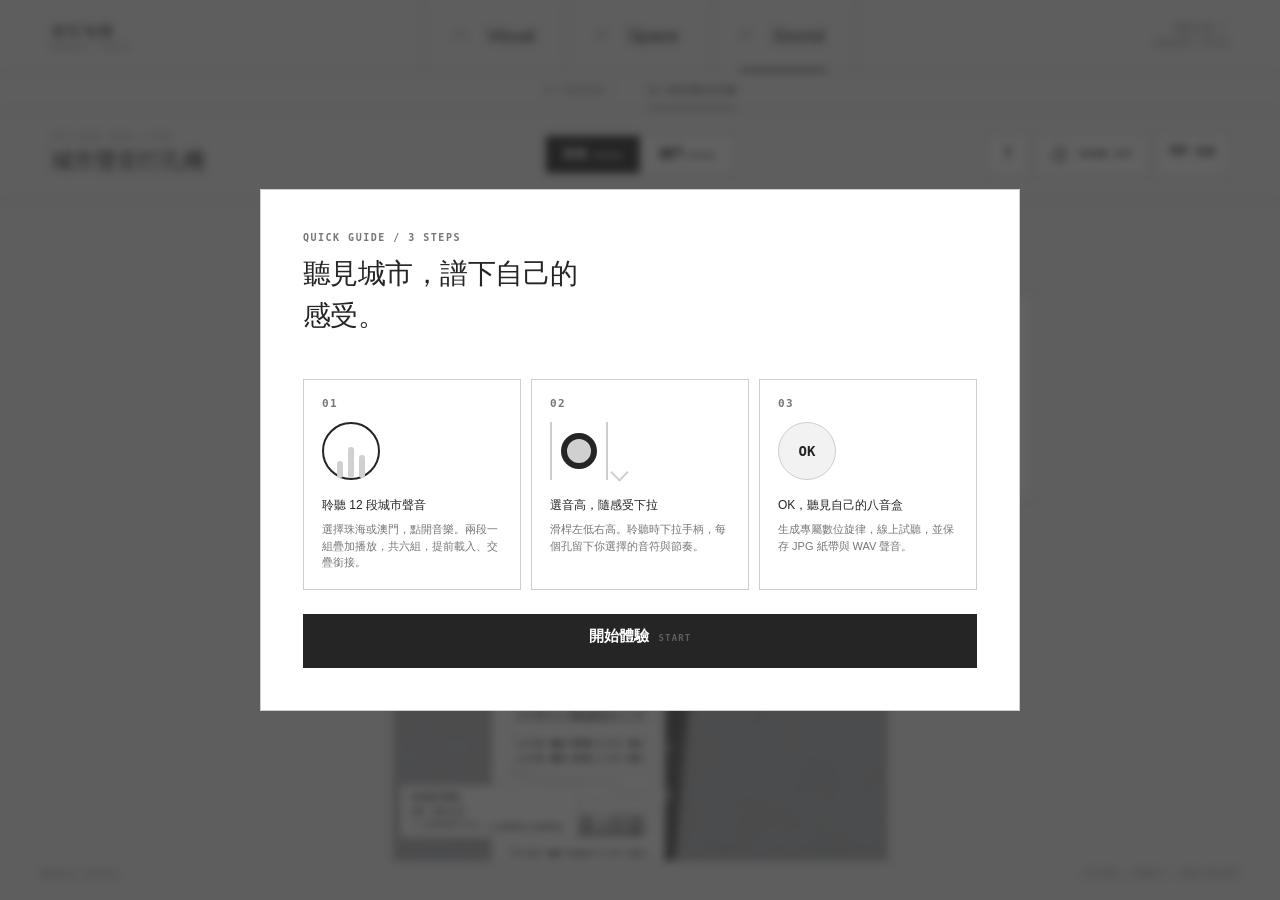
==== sound/index.html @ f874d6ea "Add files via upload" ====
<!doctype html>
<html lang="zh-Hant">
  <head>
    <meta charset="utf-8" />
    <meta name="viewport" content="width=device-width, initial-scale=1, viewport-fit=cover" />
    <meta name="theme-color" content="#f2f2f2" />
    
    <meta
      name="description"
      content="聆聽珠海與澳門的十二段城市聲音，選擇音高、下拉打孔，將自己的感受生成可試聽、下載的專屬數位八音盒與聲音紙帶。"
    />
    <title>城市聲音打孔機｜珠海 × 澳門</title>
    <link rel="stylesheet" href="styles.css?v=9" />
  <link rel="stylesheet" href="../shared/ui.css"><link rel="icon" href="../favicon.svg"></head>
  <body class="atlas-sound"><header class="portal-header"><a class="portal-home" href="../">感官地圖<small>HENGQIN — MACAU</small></a><nav class="portal-nav" aria-label="項目導覽"><a href="../visual/"><small>01</small>Visual</a><a href="../space/"><small>02</small>Space</a><a href="../sound/" aria-current="page"><small>03</small>Sound</a></nav><div class="portal-meta"><a href="../#project-intro">關於計劃 ↗</a><span>SENSORY ATLAS</span></div></header><nav class="portal-subnav" aria-label="聲音項目"><a href="https://b23.tv/s1Hm2o0" target="_blank" rel="noopener noreferrer">01 / 聲音影像 ↗</a><a href="./" aria-current="page">02 / 城市聲音打孔機</a></nav>
    <main class="experience" data-city="zhuhai">
      <header class="topbar" aria-label="作品控制列">
        <div class="identity">
          <p class="eyebrow">CITY SONIC PUNCH / 2026</p>
          <h1>城市聲音打孔機</h1>
        </div>

        <div class="city-switch" role="tablist" aria-label="選擇城市聲音">
          <button
            class="city-button is-active"
            id="zhuhai-tab"
            data-city="zhuhai"
            role="tab"
            aria-controls="machine-stage"
            aria-selected="true"
            tabindex="0"
          >
            <span>珠海</span><small>ZHUHAI</small>
          </button>
          <button
            class="city-button"
            id="macau-tab"
            data-city="macau"
            role="tab"
            aria-controls="machine-stage"
            aria-selected="false"
            tabindex="-1"
          >
            <span>澳門</span><small>MACAU</small>
          </button>
        </div>

        <div class="top-actions">
          <button class="guide-button" id="guide-button" type="button" aria-label="查看新手指南">?</button>
          <button class="sound-button" type="button" aria-pressed="false" aria-label="開啟或關閉城市聲音">
            <span class="sound-icon" aria-hidden="true"></span>
            <span class="sound-copy">SOUND OFF</span>
          </button>
          <button class="end-button" id="end-button" type="button" aria-label="完成並生成專屬聲音檔案">
            <span>OK</span><small>完成</small>
          </button>
        </div>
      </header>

      <section class="workbench" aria-label="手搖打孔機互動區">
        <div
          class="machine-stage"
          id="machine-stage"
          role="tabpanel"
          aria-labelledby="zhuhai-tab"
        >
          <img
            class="machine-image"
            id="machine-image"
            src="assets/zhuhai-machine.png"
            alt="綠色、粉色與白色相間的珠海城市聲音手搖打孔機"
            draggable="false"
          />

          <div class="paper-flow top-paper" aria-hidden="true">
            <div class="paper-ribbon"></div>
            <div class="paper-scan"></div>
            <div class="holes-layer" id="holes-layer"></div>
          </div>
          <div class="paper-flow bottom-paper" aria-hidden="true">
            <div class="paper-ribbon"></div>
            <div class="paper-scan"></div>
          </div>

          <div class="punch-point" aria-hidden="true">
            <span></span>
          </div>

          <div class="gear-overlay gear-large" aria-hidden="true"></div>
          <div class="gear-overlay gear-small" aria-hidden="true"></div>

          <div class="gesture-zone" id="gesture-zone">
            <div class="gesture-track" aria-hidden="true">
              <i></i><i></i><i></i>
            </div>
            <button
              class="drag-handle"
              id="drag-handle"
              type="button"
              aria-label="向下拖動手柄打孔。也可以按空格鍵或向下方向鍵。"
            >
              <span class="handle-cap"><b></b></span>
              <span class="handle-label">PULL</span>
            </button>
          </div>

          <div class="status-panel" aria-live="polite">
            <div class="status-copy">
              <span class="status-city">珠海城市聲音</span>
              <strong><span id="punch-count">00</span> HOLES</strong>
              <span class="track-title" id="track-title">01 / 澳琴國際教育大學城</span>
            </div>
            <div class="audio-bars" id="audio-bars" aria-hidden="true"></div>
          </div>

          <section class="response-controls" aria-label="聲音旅程與音高選擇">
            <p class="response-kicker">YOUR SONIC RESPONSE</p>
            <label class="listen-label" for="listen-progress">12 段城市聲音旅程</label>
            <progress id="listen-progress" max="1" value="0">0%</progress>
            <div class="pitch-heading">
              <label for="pitch-slider">選擇下一個音符</label>
              <output id="pitch-note" for="pitch-slider">A5</output>
            </div>
            <input id="pitch-slider" type="range" min="0" max="9" step="1" value="4" aria-label="下一次打孔的音高，左邊低、右邊高" aria-valuetext="A5" />
            <div class="pitch-extents" aria-hidden="true"><span>低音</span><span>高音</span></div>
            <p class="response-hint">隨感受選音高，再下拉手柄。<br />每一個孔，都是你的一個音符。</p>
          </section>

          <div class="drag-instruction" aria-hidden="true">
            <span>TOUCH + PULL DOWN</span>
            <i></i>
            <em>向下拉動 · 重複打孔</em>
          </div>
        </div>
      </section>

      <footer class="footer-note">
        <span>紙帶方向：由下而上</span>
        <span>LISTEN → PUNCH → YOUR MELODY</span>
      </footer>
    </main>

    <section
      class="tutorial-overlay"
      id="tutorial-overlay"
      role="dialog"
      aria-modal="true"
      aria-labelledby="tutorial-title"
      hidden
    >
      <article class="tutorial-card">
        <header class="tutorial-header">
          <p>QUICK GUIDE / 3 STEPS</p>
          <h2 id="tutorial-title">聽見城市，譜下自己的感受。</h2>
        </header>

        <ol class="tutorial-steps">
          <li>
            <span class="tutorial-number">01</span>
            <div class="tutorial-symbol tutorial-sound" aria-hidden="true"><i></i><i></i><i></i></div>
            <div><strong>聆聽 12 段城市聲音</strong><small>選擇珠海或澳門，點開音樂。兩段一組疊加播放，共六組，提前載入、交疊銜接。</small></div>
          </li>
          <li>
            <span class="tutorial-number">02</span>
            <div class="tutorial-symbol tutorial-pull" aria-hidden="true"><i></i></div>
            <div><strong>選音高，隨感受下拉</strong><small>滑桿左低右高。聆聽時下拉手柄，每個孔留下你選擇的音符與節奏。</small></div>
          </li>
          <li>
            <span class="tutorial-number">03</span>
            <div class="tutorial-symbol tutorial-ok" aria-hidden="true">OK</div>
            <div><strong>OK，聽見自己的八音盒</strong><small>生成專屬數位旋律，線上試聽，並保存 JPG 紙帶與 WAV 聲音。</small></div>
          </li>
        </ol>

        <button class="tutorial-start" id="tutorial-start" type="button">
          <span>開始體驗</span><small>START</small>
        </button>
      </article>
    </section>

    <section
      class="archive-overlay"
      id="archive-overlay"
      role="dialog"
      aria-modal="true"
      aria-labelledby="archive-title"
      hidden
    >
      <article class="archive-card">
        <header class="archive-header">
          <div>
            <p class="archive-kicker">YOUR CITY MEMORY / DIGITAL MUSIC BOX</p>
            <h2 id="archive-title">專屬聲音檔案已生成</h2>
          </div>
          <button class="archive-close" id="archive-close" type="button" aria-label="關閉聲音檔案">×</button>
        </header>

        <p class="archive-summary" id="archive-summary">完整紙帶與打孔記錄正在合成。</p>

        <section class="melody-panel" aria-label="專屬八音盒旋律">
          <div class="melody-intro">
            <h3>把城市的感受，留成一段旋律。</h3>
            <p id="melody-summary" aria-live="polite">你的孔位正在轉成音符。</p>
          </div>
          <div class="melody-scroll" tabindex="0" role="region" aria-label="聲音紙帶樂譜，可左右捲動查看">
            <canvas id="melody-canvas" width="1000" height="420" aria-label="每個孔對應一個音符的專屬聲音紙帶">你的專屬旋律紙帶。</canvas>
          </div>
          <p class="melody-scroll-hint">左右滑動查看紙帶 · 綠線跟隨旋律播放</p>
          <div class="melody-actions">
            <button id="melody-play" class="melody-primary" type="button" disabled>試聽我的八音盒</button>
            <button id="roll-download" type="button" disabled>保存紙帶 JPG</button>
            <button id="melody-download" type="button" disabled>下載旋律 WAV</button>
          </div>
        </section>

        <details class="original-archive">
          <summary>查看完整城市聲音檔案</summary>
          <div class="archive-preview" id="archive-preview" aria-live="polite">
            <div class="archive-loading" id="archive-loading">
              <i></i><span>GENERATING JPG</span>
            </div>
            <img id="archive-image" alt="打孔後的城市聲音紙帶 JPG" hidden />
          </div>
        </details>

        <div class="archive-actions">
          <a class="archive-download is-disabled" id="archive-download" aria-disabled="true">下載完整檔案 JPG</a>
          <button class="archive-restart" id="archive-restart" type="button">重新開始</button>
        </div>
      </article>
    </section>

    <script src="city-audio.js?v=9"></script>
    <script src="music-roll.js?v=9"></script>
    <script src="app.js?v=9"></script>
  </body>
</html>
---- sound/styles.css ----
:root {
  color-scheme: light;
  --ink: #111111;
  --muted: #5f6665;
  --stage: #c9cdcf;
  --green: #008c68;
  --green-dark: #006e54;
  --pink: #ff9dbd;
  --paper: #fffefe;
  --pull-y: 0px;
  --pull-progress: 0;
  --paper-y: 0px;
  --gear-turn: 0deg;
  --gear-turn-reverse: 0deg;
}

* {
  box-sizing: border-box;
}

html,
body {
  width: 100%;
  min-height: 100%;
  margin: 0;
  background: var(--stage);
}

body {
  min-height: 100dvh;
  overflow: hidden;
  color: var(--ink);
  font-family: Arial, "PingFang TC", "Noto Sans CJK TC", "Microsoft JhengHei", sans-serif;
  -webkit-font-smoothing: antialiased;
}

button {
  color: inherit;
  font: inherit;
}

.experience {
  min-height: 100dvh;
  display: grid;
  grid-template-rows: auto minmax(0, 1fr) auto;
  background:
    radial-gradient(circle at 50% 42%, rgba(255, 255, 255, 0.44), transparent 38%),
    linear-gradient(135deg, #bfc4c6 0%, #d3d6d7 48%, #bdc2c4 100%);
  isolation: isolate;
}

.experience::before {
  content: "";
  position: fixed;
  inset: 0;
  z-index: -1;
  pointer-events: none;
  opacity: 0.22;
  background-image: url("data:image/svg+xml,%3Csvg xmlns='http://www.w3.org/2000/svg' width='160' height='160' viewBox='0 0 160 160'%3E%3Cfilter id='n'%3E%3CfeTurbulence type='fractalNoise' baseFrequency='.82' numOctaves='3' stitchTiles='stitch'/%3E%3C/filter%3E%3Crect width='100%25' height='100%25' filter='url(%23n)' opacity='.18'/%3E%3C/svg%3E");
  mix-blend-mode: multiply;
}

.topbar {
  position: relative;
  z-index: 10;
  display: grid;
  grid-template-columns: 1fr auto 1fr;
  align-items: center;
  gap: 24px;
  min-height: 88px;
  padding: max(18px, env(safe-area-inset-top)) clamp(20px, 3.2vw, 54px) 12px;
}

.identity .eyebrow {
  margin: 0 0 4px;
  color: var(--muted);
  font: 500 10px/1.2 ui-monospace, SFMono-Regular, Menlo, monospace;
  letter-spacing: 0.16em;
}

.identity h1 {
  margin: 0;
  font-size: clamp(18px, 2vw, 28px);
  font-weight: 800;
  letter-spacing: 0.03em;
}

.city-switch {
  display: grid;
  grid-template-columns: repeat(2, minmax(94px, 1fr));
  padding: 4px;
  border: 1px solid rgba(17, 17, 17, 0.25);
  border-radius: 999px;
  background: rgba(239, 241, 241, 0.56);
  box-shadow: inset 0 1px 0 rgba(255, 255, 255, 0.66);
  backdrop-filter: blur(10px);
}

.city-button {
  display: flex;
  align-items: baseline;
  justify-content: center;
  gap: 7px;
  min-height: 37px;
  padding: 7px 13px;
  border: 0;
  border-radius: 999px;
  background: transparent;
  cursor: pointer;
  transition: color 180ms ease, background 180ms ease, transform 180ms ease;
}

.city-button span {
  font-size: 14px;
  font-weight: 800;
}

.city-button small {
  font: 600 9px/1 ui-monospace, SFMono-Regular, Menlo, monospace;
  letter-spacing: 0.11em;
}

.city-button.is-active {
  color: white;
  background: var(--ink);
  box-shadow: 0 5px 15px rgba(0, 0, 0, 0.18);
}

.city-button:active {
  transform: scale(0.97);
}

.top-actions {
  justify-self: end;
  display: flex;
  align-items: center;
  gap: 8px;
}

.guide-button {
  width: 42px;
  height: 42px;
  flex: 0 0 auto;
  display: grid;
  place-items: center;
  padding: 0;
  border: 1px solid rgba(17, 17, 17, 0.28);
  border-radius: 50%;
  color: var(--ink);
  background: rgba(239, 241, 241, 0.72);
  font: 800 15px/1 ui-monospace, SFMono-Regular, Menlo, monospace;
  cursor: pointer;
  backdrop-filter: blur(10px);
  transition: color 160ms ease, background 160ms ease, transform 160ms ease;
}

.guide-button:hover {
  color: white;
  background: var(--green);
  transform: rotate(8deg);
}

.sound-button {
  display: inline-flex;
  align-items: center;
  gap: 10px;
  min-height: 40px;
  padding: 8px 13px;
  border: 1px solid rgba(17, 17, 17, 0.28);
  border-radius: 999px;
  background: rgba(239, 241, 241, 0.58);
  cursor: pointer;
  backdrop-filter: blur(10px);
}

.end-button {
  min-width: 58px;
  min-height: 42px;
  display: inline-flex;
  align-items: baseline;
  justify-content: center;
  gap: 6px;
  padding: 8px 13px;
  border: 1px solid var(--ink);
  border-radius: 999px;
  color: white;
  background: var(--ink);
  box-shadow: 5px 5px 0 var(--pink);
  cursor: pointer;
  transition: transform 160ms ease, box-shadow 160ms ease, opacity 160ms ease;
}

.end-button span {
  font: 800 13px/1 ui-monospace, SFMono-Regular, Menlo, monospace;
  letter-spacing: 0.08em;
}

.end-button small {
  font-size: 10px;
  font-weight: 800;
}

.end-button:hover {
  transform: translate(-1px, -1px);
  box-shadow: 7px 7px 0 var(--green);
}

.end-button:active {
  transform: translate(4px, 4px);
  box-shadow: 1px 1px 0 var(--pink);
}

.end-button:disabled {
  cursor: wait;
  opacity: 0.56;
}

.sound-icon {
  position: relative;
  width: 18px;
  height: 18px;
  border: 1.5px solid currentColor;
  border-radius: 50%;
}

.sound-icon::before,
.sound-icon::after {
  content: "";
  position: absolute;
  bottom: 4px;
  width: 2px;
  border-radius: 2px;
  background: currentColor;
  transform-origin: bottom;
}

.sound-icon::before {
  left: 5px;
  height: 6px;
}

.sound-icon::after {
  right: 5px;
  height: 10px;
}

.sound-button[aria-pressed="true"] .sound-icon::before {
  animation: meter 620ms ease-in-out infinite alternate;
}

.sound-button[aria-pressed="true"] .sound-icon::after {
  animation: meter 430ms ease-in-out 100ms infinite alternate-reverse;
}

.sound-copy {
  font: 700 9px/1 ui-monospace, SFMono-Regular, Menlo, monospace;
  letter-spacing: 0.08em;
}

.workbench {
  min-height: 0;
  display: grid;
  place-items: center;
  padding: 0 20px;
}

.machine-stage {
  position: relative;
  height: min(calc(100dvh - 130px), 980px);
  max-height: 100%;
  aspect-ratio: 1086 / 1448;
  max-width: min(100vw - 24px, 736px);
  overflow: visible;
  user-select: none;
  -webkit-user-select: none;
  container-type: size;
  filter: saturate(1.03) contrast(1.01);
}

.machine-image {
  position: absolute;
  inset: 0;
  width: 100%;
  height: 100%;
  display: block;
  object-fit: contain;
  pointer-events: none;
  -webkit-user-drag: none;
  transition: opacity 180ms ease, filter 260ms ease, transform 180ms ease;
}

.machine-stage.is-punching .machine-image {
  transform: translateY(0.25cqh) scale(0.999);
  filter: contrast(1.04) brightness(0.99);
}

.paper-flow {
  position: absolute;
  z-index: 2;
  overflow: hidden;
  pointer-events: none;
  background: white;
  box-shadow: inset 0 0 0 1px rgba(17, 17, 17, 0.08);
}

.top-paper {
  left: 20.4%;
  top: 5.5%;
  width: 34.7%;
  height: 31.2%;
}

.bottom-paper {
  left: 20.6%;
  top: 60.4%;
  width: 34.4%;
  height: 38.2%;
  opacity: 0.92;
}

.paper-ribbon {
  position: absolute;
  inset: 0;
  z-index: 0;
  background-color: white;
  background-image: url("assets/zhuhai-paper.png");
  background-repeat: repeat-y;
  background-size: 100% auto;
  background-position: center var(--paper-y);
  filter: contrast(1.02);
  transition: background-position 390ms cubic-bezier(0.2, 0.72, 0.2, 1);
}

.experience[data-city="macau"] .paper-ribbon {
  background-image: url("assets/macau-paper.png");
}

.bottom-paper .paper-ribbon {
  background-position: center calc(var(--paper-y) - 68cqh);
}

.paper-scan {
  position: absolute;
  z-index: 1;
  inset: -18% 4%;
  opacity: 0.055;
  background:
    repeating-linear-gradient(to bottom, transparent 0 17px, rgba(0, 0, 0, 0.1) 18px, transparent 19px 39px),
    repeating-linear-gradient(90deg, transparent 0 8px, rgba(0, 0, 0, 0.035) 9px, transparent 10px 21px);
  background-position: 0 var(--paper-y), 0 var(--paper-y);
  transition: background-position 340ms cubic-bezier(0.22, 0.72, 0.22, 1);
}

.holes-layer {
  position: absolute;
  z-index: 2;
  inset: 0;
  overflow: hidden;
}

.hole {
  position: absolute;
  left: var(--hole-x);
  top: var(--hole-y);
  width: clamp(7px, 1.6cqw, 13px);
  aspect-ratio: 1;
  border-radius: 50%;
  background: #131313;
  box-shadow:
    inset 1px 1px 2px rgba(255, 255, 255, 0.24),
    0 1px 2px rgba(0, 0, 0, 0.28);
  transform: translate(-50%, calc(-50% + var(--hole-shift)));
  transition: transform 390ms cubic-bezier(0.2, 0.72, 0.2, 1), opacity 260ms ease;
}

.punch-point {
  position: absolute;
  z-index: 6;
  left: 44.7%;
  top: 36.05%;
  width: 5.8%;
  aspect-ratio: 1;
  pointer-events: none;
  opacity: 0;
  transform: translate(-50%, -50%);
}

.punch-point span,
.punch-point::before,
.punch-point::after {
  content: "";
  position: absolute;
  inset: 0;
  border: 2px solid var(--pink);
  border-radius: 50%;
}

.punch-point span {
  inset: 34%;
  border: 0;
  background: var(--ink);
}

.punch-point::after {
  inset: -35%;
  border-color: white;
}

.machine-stage.is-punching .punch-point {
  animation: punch-flash 360ms ease-out;
}

.gear-overlay {
  position: absolute;
  z-index: 5;
  pointer-events: none;
  aspect-ratio: 1;
  border: max(2px, 0.4cqw) dashed rgba(255, 157, 189, 0.72);
  border-radius: 50%;
  background: repeating-conic-gradient(from 0deg, rgba(255, 255, 255, 0.45) 0 7deg, transparent 7deg 15deg);
  transform: rotate(var(--gear-turn));
  transition: transform 340ms cubic-bezier(0.22, 0.72, 0.22, 1);
  mix-blend-mode: screen;
}

.gear-large {
  left: 59.6%;
  top: 40.8%;
  width: 7.3%;
}

.gear-small {
  left: 60.8%;
  top: 36.7%;
  width: 4.7%;
  transform: rotate(var(--gear-turn-reverse));
}

.gesture-zone {
  position: absolute;
  z-index: 12;
  right: -1.5%;
  top: 42.3%;
  width: 19.8%;
  height: 25.5%;
  touch-action: none;
}

.gesture-track {
  position: absolute;
  top: 10%;
  right: 20%;
  bottom: 8%;
  width: 2px;
  background: linear-gradient(to bottom, rgba(17, 17, 17, 0.28), var(--pink));
}

.gesture-track::before,
.gesture-track::after,
.gesture-track i {
  content: "";
  position: absolute;
  left: 50%;
  width: 10px;
  height: 1px;
  background: rgba(17, 17, 17, 0.38);
  transform: translateX(-50%);
}

.gesture-track::before { top: 0; }
.gesture-track::after { bottom: 0; }
.gesture-track i:nth-child(1) { top: 25%; }
.gesture-track i:nth-child(2) { top: 50%; }
.gesture-track i:nth-child(3) { top: 75%; }

.drag-handle {
  position: absolute;
  top: 0;
  right: 0;
  width: 78%;
  aspect-ratio: 1.15 / 1;
  display: grid;
  place-items: center;
  padding: 0;
  border: 0;
  background: transparent;
  cursor: grab;
  transform: translateY(var(--pull-y));
  transition: transform 260ms cubic-bezier(0.2, 0.78, 0.23, 1);
  touch-action: none;
}

.drag-handle.is-dragging {
  cursor: grabbing;
  transition: none;
}

.drag-handle.is-ready .handle-cap {
  filter: saturate(1.18) brightness(1.03);
  box-shadow:
    0 16px 28px rgba(0, 0, 0, 0.26),
    0 0 0 5px rgba(255, 157, 189, 0.25),
    inset 0 0 0 2px rgba(17, 17, 17, 0.14),
    inset 0 8px 9px rgba(255, 255, 255, 0.45);
}

.handle-cap {
  position: relative;
  width: 58%;
  aspect-ratio: 1;
  display: grid;
  place-items: center;
  border: clamp(4px, 1cqw, 8px) solid white;
  border-radius: 50%;
  background: var(--pink);
  box-shadow:
    0 12px 24px rgba(0, 0, 0, 0.24),
    inset 0 0 0 2px rgba(17, 17, 17, 0.14),
    inset 0 8px 9px rgba(255, 255, 255, 0.45);
}

.handle-cap::before {
  content: "";
  position: absolute;
  right: 76%;
  width: 115%;
  height: clamp(4px, 0.9cqw, 7px);
  border-radius: 999px;
  background: linear-gradient(to bottom, #f8f8f8, #8d9292 45%, #f9f9f9 55%, #737979);
  box-shadow: 0 3px 5px rgba(0, 0, 0, 0.22);
}

.handle-cap b {
  width: 34%;
  aspect-ratio: 1;
  border-radius: 50%;
  background: var(--green);
  box-shadow: inset 0 2px 3px rgba(0, 0, 0, 0.28);
}

.handle-label {
  position: absolute;
  top: 83%;
  left: 50%;
  padding: 4px 6px;
  color: rgba(17, 17, 17, 0.72);
  background: rgba(255, 255, 255, 0.7);
  font: 700 clamp(7px, 1.45cqw, 10px)/1 ui-monospace, SFMono-Regular, Menlo, monospace;
  letter-spacing: 0.12em;
  transform: translateX(-50%);
}

.drag-handle:focus-visible,
.city-button:focus-visible,
.sound-button:focus-visible,
.guide-button:focus-visible,
.end-button:focus-visible,
.archive-close:focus-visible,
.archive-download:focus-visible,
.archive-restart:focus-visible,
.tutorial-start:focus-visible {
  outline: 3px solid white;
  outline-offset: 3px;
  box-shadow: 0 0 0 5px var(--pink);
}

.drag-instruction {
  position: absolute;
  z-index: 8;
  right: -22%;
  top: 41.5%;
  display: grid;
  justify-items: center;
  gap: 6px;
  color: rgba(17, 17, 17, 0.7);
  pointer-events: none;
}

.drag-instruction span,
.drag-instruction em {
  white-space: nowrap;
  font: 600 clamp(7px, 1.35cqw, 10px)/1 ui-monospace, SFMono-Regular, Menlo, monospace;
  letter-spacing: 0.08em;
  font-style: normal;
}

.drag-instruction i {
  position: relative;
  width: 1px;
  height: clamp(30px, 6cqh, 54px);
  background: rgba(17, 17, 17, 0.48);
  animation: guide-down 1.25s ease-in-out infinite;
}

.drag-instruction i::after {
  content: "";
  position: absolute;
  left: -3px;
  bottom: 0;
  width: 7px;
  height: 7px;
  border-right: 1px solid currentColor;
  border-bottom: 1px solid currentColor;
  transform: rotate(45deg);
}

.status-panel {
  position: absolute;
  z-index: 10;
  left: 1.5%;
  bottom: 3.5%;
  display: flex;
  align-items: end;
  gap: clamp(10px, 2cqw, 18px);
  min-width: 36%;
  padding: 8px 10px;
  border-left: 3px solid var(--green);
  color: rgba(17, 17, 17, 0.76);
  background: rgba(237, 239, 239, 0.55);
  backdrop-filter: blur(6px);
}

.status-copy {
  display: grid;
  gap: 4px;
}

.status-copy .status-city {
  font: 700 clamp(8px, 1.55cqw, 11px)/1.1 ui-monospace, SFMono-Regular, Menlo, monospace;
  letter-spacing: 0.05em;
}

.track-title {
  max-width: 32ch;
  overflow: hidden;
  color: rgba(17, 17, 17, 0.58);
  font: 600 clamp(6px, 1.18cqw, 9px)/1.15 ui-monospace, SFMono-Regular, Menlo, monospace;
  letter-spacing: 0.035em;
  text-overflow: ellipsis;
  white-space: normal;
  overflow-wrap: anywhere;
}

.status-copy strong {
  font: 700 clamp(11px, 2.3cqw, 18px)/1 ui-monospace, SFMono-Regular, Menlo, monospace;
}

.response-controls {
  position: absolute;
  z-index: 13;
  top: 14%;
  right: -29%;
  width: 215px;
  padding: 15px 16px 13px;
  border: 1px solid rgba(17, 17, 17, 0.18);
  border-radius: 14px;
  background: rgba(248, 250, 249, 0.82);
  box-shadow: 0 8px 24px rgba(18, 31, 26, 0.045);
  backdrop-filter: blur(12px);
  user-select: text;
}

.response-kicker {
  margin: 0 0 12px;
  color: var(--green-dark);
  font: 600 8px/1.3 ui-monospace, SFMono-Regular, Menlo, monospace;
  letter-spacing: 0.1em;
}

.listen-label,
.pitch-heading label {
  font-size: 11px;
  font-weight: 700;
}

#listen-progress {
  width: 100%;
  height: 4px;
  display: block;
  margin: 8px 0 17px;
  overflow: hidden;
  border: 0;
  border-radius: 4px;
  background: #d9dfdc;
  color: var(--green);
  accent-color: var(--green);
  appearance: none;
}

#listen-progress::-webkit-progress-bar { background: #d9dfdc; border-radius: 4px; }
#listen-progress::-webkit-progress-value { background: var(--green); border-radius: 4px; }
#listen-progress::-moz-progress-bar { background: var(--green); border-radius: 4px; }

.pitch-heading {
  display: flex;
  align-items: baseline;
  justify-content: space-between;
  gap: 8px;
}

#pitch-note {
  color: var(--green-dark);
  font: 700 13px/1.2 ui-monospace, SFMono-Regular, Menlo, monospace;
}

#pitch-slider {
  width: 100%;
  min-height: 28px;
  margin: 5px 0 0;
  accent-color: var(--green);
  cursor: pointer;
  touch-action: pan-y;
}

.pitch-extents {
  display: flex;
  justify-content: space-between;
  color: #727a75;
  font-size: 9px;
}

.response-hint {
  margin: 12px 0 0;
  color: #666e68;
  font-size: 9px;
  line-height: 1.65;
}

.audio-bars {
  height: clamp(20px, 4cqh, 38px);
  display: flex;
  align-items: end;
  gap: 2px;
}

.audio-bars i {
  width: clamp(2px, 0.45cqw, 4px);
  height: calc(var(--bar) * 100%);
  min-height: 2px;
  background: var(--ink);
  transition: height 70ms linear;
}

.footer-note {
  position: relative;
  z-index: 10;
  display: flex;
  justify-content: space-between;
  gap: 16px;
  padding: 8px clamp(20px, 3.2vw, 54px) max(14px, env(safe-area-inset-bottom));
  color: rgba(17, 17, 17, 0.62);
  font: 500 9px/1.2 ui-monospace, SFMono-Regular, Menlo, monospace;
  letter-spacing: 0.09em;
}

.experience[data-city="macau"] .status-panel {
  border-left-color: var(--pink);
}

.experience[data-city="macau"] .handle-cap {
  background: white;
  border-color: var(--pink);
}

.experience[data-city="macau"] .handle-cap b {
  background: var(--green);
}

.tutorial-overlay {
  position: fixed;
  z-index: 110;
  inset: 0;
  display: grid;
  place-items: center;
  padding: max(18px, env(safe-area-inset-top)) max(18px, env(safe-area-inset-right)) max(18px, env(safe-area-inset-bottom)) max(18px, env(safe-area-inset-left));
  background: rgba(7, 10, 10, 0.82);
  backdrop-filter: blur(18px) saturate(0.72);
}

.tutorial-overlay[hidden] {
  display: none;
}

.tutorial-card {
  position: relative;
  width: min(760px, 96vw);
  padding: clamp(22px, 4vw, 42px);
  overflow: hidden;
  border: 1px solid rgba(255, 255, 255, 0.3);
  border-radius: 22px;
  color: white;
  background:
    linear-gradient(135deg, rgba(0, 140, 104, 0.24), transparent 38%),
    linear-gradient(315deg, rgba(255, 157, 189, 0.18), transparent 34%),
    #111313;
  box-shadow: 0 32px 110px rgba(0, 0, 0, 0.5);
  animation: tutorial-in 420ms cubic-bezier(0.18, 0.78, 0.22, 1) both;
}

.tutorial-card::before {
  content: "";
  position: absolute;
  inset: 0 0 auto;
  height: 7px;
  background: linear-gradient(90deg, var(--green) 0 62%, var(--pink) 62% 100%);
}

.tutorial-header p {
  margin: 0 0 9px;
  color: #aeb6b4;
  font: 700 10px/1.2 ui-monospace, SFMono-Regular, Menlo, monospace;
  letter-spacing: 0.15em;
}

.tutorial-header h2 {
  max-width: 18ch;
  margin: 0;
  font-size: clamp(25px, 4vw, 42px);
  line-height: 1.08;
  letter-spacing: -0.02em;
}

.tutorial-steps {
  display: grid;
  grid-template-columns: repeat(3, minmax(0, 1fr));
  gap: 10px;
  margin: clamp(24px, 5vw, 42px) 0 24px;
  padding: 0;
  list-style: none;
}

.tutorial-steps li {
  min-height: 210px;
  display: grid;
  grid-template-rows: auto 62px 1fr;
  align-items: start;
  gap: 13px;
  padding: 18px;
  border: 1px solid rgba(255, 255, 255, 0.16);
  border-radius: 14px;
  background: rgba(255, 255, 255, 0.055);
}

.tutorial-number {
  color: var(--pink);
  font: 800 11px/1 ui-monospace, SFMono-Regular, Menlo, monospace;
  letter-spacing: 0.12em;
}

.tutorial-symbol {
  width: 58px;
  height: 58px;
  display: grid;
  place-items: center;
}

.tutorial-sound {
  grid-template-columns: repeat(3, 6px);
  align-items: end;
  justify-content: center;
  gap: 5px;
  border: 2px solid white;
  border-radius: 50%;
}

.tutorial-sound i {
  width: 6px;
  border-radius: 4px;
  background: var(--pink);
  animation: tutorial-meter 680ms ease-in-out infinite alternate;
}

.tutorial-sound i:nth-child(1) { height: 17px; }
.tutorial-sound i:nth-child(2) { height: 31px; animation-delay: -320ms; }
.tutorial-sound i:nth-child(3) { height: 23px; animation-delay: -140ms; }

.tutorial-pull {
  position: relative;
  border-left: 2px solid rgba(255, 255, 255, 0.44);
  border-right: 2px solid rgba(255, 255, 255, 0.44);
}

.tutorial-pull::before {
  content: "";
  width: 24px;
  height: 24px;
  border: 6px solid white;
  border-radius: 50%;
  background: var(--pink);
  animation: tutorial-pull 1.25s ease-in-out infinite;
}

.tutorial-pull i {
  position: absolute;
  right: -20px;
  bottom: 1px;
  width: 13px;
  height: 13px;
  border-right: 2px solid var(--pink);
  border-bottom: 2px solid var(--pink);
  transform: rotate(45deg);
}

.tutorial-ok {
  border-radius: 50%;
  color: var(--ink);
  background: white;
  box-shadow: 5px 5px 0 var(--pink);
  font: 900 14px/1 ui-monospace, SFMono-Regular, Menlo, monospace;
}

.tutorial-steps strong,
.tutorial-steps small {
  display: block;
}

.tutorial-steps strong {
  margin-bottom: 8px;
  font-size: 14px;
  line-height: 1.35;
}

.tutorial-steps small {
  color: #aeb6b4;
  font-size: 11px;
  line-height: 1.5;
}

.tutorial-start {
  width: 100%;
  min-height: 54px;
  display: flex;
  align-items: baseline;
  justify-content: center;
  gap: 10px;
  padding: 13px 24px;
  border: 0;
  border-radius: 999px;
  color: var(--ink);
  background: white;
  box-shadow: inset 7px 0 0 var(--green), inset -7px 0 0 var(--pink);
  cursor: pointer;
}

.tutorial-start span {
  font-size: 15px;
  font-weight: 900;
}

.tutorial-start small {
  color: #59605f;
  font: 800 9px/1 ui-monospace, SFMono-Regular, Menlo, monospace;
  letter-spacing: 0.13em;
}

.archive-overlay {
  position: fixed;
  z-index: 100;
  inset: 0;
  display: grid;
  place-items: center;
  padding: max(18px, env(safe-area-inset-top)) max(18px, env(safe-area-inset-right)) max(18px, env(safe-area-inset-bottom)) max(18px, env(safe-area-inset-left));
  background: rgba(7, 10, 10, 0.78);
  backdrop-filter: blur(18px) saturate(0.72);
}

.archive-overlay[hidden] {
  display: none;
}

.archive-card {
  width: min(960px, 96vw);
  max-height: 94dvh;
  display: flex;
  flex-direction: column;
  gap: 14px;
  padding: clamp(16px, 2.4vw, 28px);
  overflow: auto;
  overscroll-behavior: contain;
  border: 1px solid rgba(255, 255, 255, 0.54);
  border-radius: 20px;
  color: var(--ink);
  background: #eef0f0;
  box-shadow: 0 30px 100px rgba(0, 0, 0, 0.46);
}

.archive-overlay[data-city="macau"] .archive-card {
  box-shadow: 0 30px 100px rgba(0, 0, 0, 0.46), inset 0 5px 0 var(--pink);
}

.archive-overlay[data-city="zhuhai"] .archive-card {
  box-shadow: 0 30px 100px rgba(0, 0, 0, 0.46), inset 0 5px 0 var(--green);
}

.archive-header {
  display: flex;
  align-items: start;
  justify-content: space-between;
  gap: 20px;
}

.archive-kicker {
  margin: 0 0 5px;
  color: var(--green-dark);
  font: 700 10px/1.1 ui-monospace, SFMono-Regular, Menlo, monospace;
  letter-spacing: 0.13em;
}

.archive-header h2 {
  margin: 0;
  font-size: clamp(21px, 3vw, 34px);
  line-height: 1.1;
}

.archive-close {
  flex: 0 0 auto;
  width: 42px;
  height: 42px;
  padding: 0 0 4px;
  border: 1px solid rgba(17, 17, 17, 0.24);
  border-radius: 50%;
  background: white;
  font: 300 30px/1 Arial, sans-serif;
  cursor: pointer;
}

.archive-summary {
  margin: 0;
  color: #535a59;
  font: 600 12px/1.45 ui-monospace, SFMono-Regular, Menlo, monospace;
}

.melody-panel {
  flex: 0 0 auto;
  min-width: 0;
  padding: 17px;
  border: 1px solid rgba(17, 17, 17, 0.14);
  border-radius: 13px;
  background: #fff;
}

.melody-intro h3 {
  margin: 0 0 5px;
  font-size: 16px;
  font-weight: 600;
}

.melody-intro p {
  margin: 0 0 15px;
  color: #647069;
  font-size: 11px;
  line-height: 1.55;
}

.melody-scroll {
  width: 100%;
  overflow-x: auto;
  overflow-y: hidden;
  border: 1px solid #e7ebe7;
  border-radius: 7px;
  background: white;
  overscroll-behavior-x: contain;
  -webkit-overflow-scrolling: touch;
}

#melody-canvas {
  display: block;
  width: 100%;
  min-width: 640px;
  height: auto;
}

.melody-scroll-hint {
  margin: 7px 0 16px;
  color: #7a847d;
  font-size: 9px;
}

.melody-actions {
  display: grid;
  grid-template-columns: 1.3fr 1fr 1fr;
  gap: 8px;
}

.melody-actions button {
  min-width: 0;
  min-height: 44px;
  padding: 9px 12px;
  border: 1px solid #bfc9c2;
  border-radius: 999px;
  background: #fff;
  font-size: 12px;
  font-weight: 600;
  line-height: 1.3;
  cursor: pointer;
}

.melody-actions .melody-primary {
  border-color: var(--green-dark);
  color: #fff;
  background: var(--green-dark);
}

.melody-actions button:disabled {
  opacity: 0.45;
  cursor: default;
}

.melody-actions button:focus-visible,
.melody-scroll:focus-visible,
#pitch-slider:focus-visible,
.original-archive summary:focus-visible {
  outline: 3px solid var(--green);
  outline-offset: 3px;
}

.original-archive {
  flex: 0 0 auto;
  min-width: 0;
  padding: 12px 14px;
  border: 1px solid rgba(17, 17, 17, 0.12);
  border-radius: 10px;
  background: rgba(255, 255, 255, 0.4);
}

.original-archive summary {
  color: #536159;
  font-size: 12px;
  cursor: pointer;
}

.original-archive .archive-preview {
  max-height: 460px;
  margin-top: 12px;
}

.archive-preview {
  position: relative;
  min-height: 260px;
  overflow: auto;
  overscroll-behavior: contain;
  border: 1px solid rgba(17, 17, 17, 0.18);
  border-radius: 10px;
  background:
    linear-gradient(45deg, #dfe2e2 25%, transparent 25%, transparent 75%, #dfe2e2 75%),
    linear-gradient(45deg, #dfe2e2 25%, #f3f4f4 25%, #f3f4f4 75%, #dfe2e2 75%);
  background-position: 0 0, 10px 10px;
  background-size: 20px 20px;
}

.archive-preview img {
  width: min(100%, 520px);
  height: auto;
  display: block;
  margin: 18px auto;
  border: 1px solid rgba(17, 17, 17, 0.14);
  box-shadow: 0 10px 34px rgba(0, 0, 0, 0.22);
}

.archive-preview img[hidden],
.archive-loading[hidden] {
  display: none;
}

.archive-loading {
  position: absolute;
  inset: 0;
  display: grid;
  place-content: center;
  justify-items: center;
  gap: 14px;
  color: #4c5352;
  font: 700 10px/1 ui-monospace, SFMono-Regular, Menlo, monospace;
  letter-spacing: 0.12em;
}

.archive-loading i {
  width: 42px;
  height: 42px;
  border: 4px solid rgba(17, 17, 17, 0.14);
  border-top-color: var(--green);
  border-right-color: var(--pink);
  border-radius: 50%;
  animation: archive-spin 720ms linear infinite;
}

.archive-loading strong {
  color: var(--ink);
  font-size: 16px;
}

.archive-actions {
  flex: 0 0 auto;
  display: grid;
  grid-template-columns: minmax(0, 1fr) minmax(150px, 0.42fr);
  gap: 10px;
}

.archive-download,
.archive-restart {
  min-height: 48px;
  display: inline-flex;
  align-items: center;
  justify-content: center;
  padding: 11px 20px;
  border: 1px solid var(--ink);
  border-radius: 999px;
  font-size: 13px;
  font-weight: 800;
  letter-spacing: 0.04em;
  text-decoration: none;
  cursor: pointer;
}

.archive-download {
  color: white;
  background: var(--ink);
  box-shadow: inset 6px 0 0 var(--green), inset -6px 0 0 var(--pink);
}

.archive-download.is-disabled {
  opacity: 0.45;
  cursor: wait;
}

.archive-restart {
  color: var(--ink);
  background: white;
}

@keyframes meter {
  to { transform: scaleY(0.35); }
}

@keyframes guide-down {
  0%, 100% { transform: translateY(0); opacity: 0.35; }
  55% { transform: translateY(10px); opacity: 1; }
}

@keyframes punch-flash {
  0% { opacity: 0; transform: translate(-50%, -50%) scale(0.35); }
  28% { opacity: 1; }
  100% { opacity: 0; transform: translate(-50%, -50%) scale(1.45); }
}

@keyframes archive-spin {
  to { transform: rotate(360deg); }
}

@keyframes tutorial-in {
  from { opacity: 0; transform: translateY(18px) scale(0.98); }
  to { opacity: 1; transform: translateY(0) scale(1); }
}

@keyframes tutorial-meter {
  to { height: 9px; opacity: 0.55; }
}

@keyframes tutorial-pull {
  0%, 100% { transform: translateY(-11px); }
  60% { transform: translateY(12px); }
}

@media (max-width: 780px) {
  body { overflow: hidden; }

  .experience {
    grid-template-rows: auto minmax(0, 1fr) auto;
  }

  .topbar {
    grid-template-columns: 1fr auto;
    gap: 10px;
    min-height: 92px;
    padding: max(12px, env(safe-area-inset-top)) 14px 6px;
  }

  .identity .eyebrow { font-size: 7px; }
  .identity h1 { font-size: 17px; }

  .city-switch {
    grid-row: 2;
    grid-column: 1 / -1;
    width: min(100%, 330px);
    justify-self: center;
  }

  .top-actions {
    grid-column: 2;
    grid-row: 1;
    gap: 6px;
  }

  .sound-button { padding: 7px 9px; }
  .guide-button { width: 38px; height: 38px; }
  .end-button { min-width: 50px; min-height: 38px; padding: 7px 10px; box-shadow: 3px 3px 0 var(--pink); }
  .end-button small { display: none; }

  .sound-copy { display: none; }

  .workbench {
    padding: 0;
  }

  .machine-stage {
    width: min(100vw, calc((100dvh - 138px) * 0.75));
    height: auto;
    max-width: none;
  }

  .gesture-zone {
    right: 0;
    width: 22%;
  }

  .drag-instruction {
    right: 1%;
    top: 66.5%;
    padding: 5px 7px;
    background: rgba(255, 255, 255, 0.64);
    backdrop-filter: blur(5px);
  }

  .drag-instruction i {
    display: none;
  }

  .status-panel {
    left: 3%;
    bottom: 2.5%;
  }

  .response-controls {
    top: 3%;
    right: 1.5%;
    width: 37%;
    padding: 11px 10px;
    border-radius: 10px;
  }

  .response-kicker { margin-bottom: 9px; font-size: 6px; }
  .listen-label, .pitch-heading label { font-size: 9px; }
  #listen-progress { margin-bottom: 11px; }
  #pitch-note { font-size: 11px; }
  .response-hint { display: none; }

  .footer-note {
    padding: 5px 14px max(9px, env(safe-area-inset-bottom));
    font-size: 7px;
  }

  .archive-overlay { padding: max(10px, env(safe-area-inset-top)) 10px max(10px, env(safe-area-inset-bottom)); }
  .archive-card { width: 100%; max-height: 96dvh; gap: 10px; border-radius: 14px; }
  .archive-preview { min-height: 200px; }
  .archive-actions { grid-template-columns: 1fr; }
  .archive-download, .archive-restart { min-height: 44px; }
  .melody-panel { padding: 12px; }
  .melody-intro h3 { font-size: 14px; }
  .melody-actions { grid-template-columns: 1fr 1fr; }
  .melody-actions .melody-primary { grid-column: 1 / -1; }
  .melody-actions button { font-size: 11px; padding: 9px 8px; }

  .tutorial-overlay { padding: max(10px, env(safe-area-inset-top)) 10px max(10px, env(safe-area-inset-bottom)); }
  .tutorial-card { width: 100%; max-height: 96dvh; padding: 22px 18px 18px; overflow: auto; border-radius: 16px; }
  .tutorial-header h2 { font-size: 27px; }
  .tutorial-steps { grid-template-columns: 1fr; gap: 8px; margin: 20px 0 16px; }
  .tutorial-steps li { min-height: 0; grid-template-columns: 32px 58px 1fr; grid-template-rows: auto; align-items: center; gap: 10px; padding: 13px; }
  .tutorial-number { align-self: start; padding-top: 4px; }
  .tutorial-steps strong { margin-bottom: 4px; font-size: 13px; }
  .tutorial-steps small { font-size: 10px; }
  .tutorial-start { min-height: 48px; }
}

@media (min-width: 781px) and (max-width: 1100px) {
  .response-controls { right: -13%; width: 190px; }
}

@media (max-width: 480px) {
  .footer-note span:first-child { display: none; }
  .footer-note { justify-content: flex-end; }
  .status-panel { min-width: 42%; }
}

@media (prefers-reduced-motion: reduce) {
  *, *::before, *::after {
    scroll-behavior: auto !important;
    animation-duration: 0.01ms !important;
    animation-iteration-count: 1 !important;
    transition-duration: 0.01ms !important;
  }
}
---- shared/ui.css ----
:root{--atlas-bg:#f2f2f2;--atlas-paper:#ffffff;--atlas-ink:#252525;--atlas-muted:#777777;--atlas-line:#cecece;--atlas-strong:#363636;--atlas-font:"Noto Sans TC","PingFang TC","Microsoft JhengHei",Arial,sans-serif;--atlas-mono:ui-monospace,SFMono-Regular,Menlo,monospace}
html,body{font-family:var(--atlas-font);background-color:var(--atlas-bg);color:var(--atlas-ink)}button,input,select,textarea{font-family:inherit}a{color:inherit}button,a,input{ -webkit-tap-highlight-color:transparent}button:focus-visible,a:focus-visible,input:focus-visible{outline:1px solid var(--atlas-ink);outline-offset:5px}
.portal-header{position:fixed;z-index:80;top:0;left:0;right:0;height:72px;display:grid;grid-template-columns:1fr auto 1fr;align-items:center;gap:20px;padding:0 4vw;border-bottom:1px solid var(--atlas-line);background:var(--atlas-bg);color:var(--atlas-ink);box-sizing:border-box;isolation:isolate;font-family:var(--atlas-font)}.portal-home{display:flex;flex-direction:column;text-decoration:none!important;font-size:14px;letter-spacing:2px;line-height:1.6;width:max-content;font-weight:500}.portal-home small{font:7px var(--atlas-mono);letter-spacing:1px;color:var(--atlas-muted)}.portal-nav{display:flex;align-items:center;height:100%}.portal-nav a{display:flex;align-items:center;gap:22px;height:100%;padding:0 31px;color:var(--atlas-ink);text-decoration:none!important;border-left:1px solid var(--atlas-line);font:400 19px Arial,sans-serif;letter-spacing:-.6px;position:relative}.portal-nav a:last-child{border-right:1px solid var(--atlas-line)}.portal-nav a small{font:8px var(--atlas-mono);color:var(--atlas-muted);align-self:center}.portal-nav a[aria-current=page]:after{content:"";position:absolute;bottom:0;left:29px;right:29px;height:2px;background:var(--atlas-ink)}.portal-nav a:hover{background:#e8e8e8}.portal-meta{justify-self:end;font:8px var(--atlas-mono);letter-spacing:.9px;text-align:right;color:var(--atlas-muted);line-height:1.8}.portal-meta a{text-decoration:none;border-bottom:1px solid var(--atlas-line);font-family:var(--atlas-font);font-size:9px;letter-spacing:1px}.portal-meta span{display:block}.portal-subnav{position:fixed;top:72px;left:0;right:0;z-index:70;height:38px;background:var(--atlas-bg);border-bottom:1px solid var(--atlas-line);display:flex;align-items:center;justify-content:center;gap:32px;font:9px var(--atlas-font);letter-spacing:.6px}.portal-subnav a{text-decoration:none;color:var(--atlas-muted);padding:10px 0}.portal-subnav a[aria-current=page]{color:var(--atlas-ink);border-bottom:1px solid var(--atlas-ink)}
/* Visual: interface only. The original experiment canvases and event handlers remain in place. */
body.atlas-visual{padding-top:72px;background:var(--atlas-bg)}.atlas-visual .masthead{padding:18px 0;margin:0 4vw;border-color:var(--atlas-line);min-height:50px}.atlas-visual .masthead>a{font-size:11px;letter-spacing:1px;text-decoration:none}.atlas-visual .masthead nav{font-size:10px;gap:25px;font-weight:400}.atlas-visual .intro{padding:54px 0 48px}.atlas-visual h1{font-size:clamp(28px,3.4vw,49px);font-weight:450;letter-spacing:-1px;line-height:1.4}.atlas-visual h1 span{font-size:11px;font-weight:400;color:var(--atlas-muted);letter-spacing:.4px}.atlas-visual .intro-grid{grid-template-columns:1.3fr 1fr;gap:8vw}.atlas-visual .intro-copy strong{font-size:17px;font-weight:450;line-height:1.9}.atlas-visual .intro-copy p{font-size:11px;font-weight:400;line-height:2;color:var(--atlas-muted)}.atlas-visual .eyebrow{font:8px var(--atlas-mono);letter-spacing:1.2px;color:var(--atlas-muted)}.atlas-visual .experiment{border-color:var(--atlas-line);padding-top:28px}.atlas-visual h2{font-weight:450;font-size:27px;letter-spacing:-.5px}.atlas-visual h2 span{font-family:Arial,sans-serif;font-size:11px;font-weight:400}.atlas-visual .section-head>p{font-size:11px}.atlas-visual .expand{border:1px solid var(--atlas-line);background:none;color:var(--atlas-ink);border-radius:0;font-size:10px;padding:10px 13px}.atlas-visual .experiment-frame{background:var(--atlas-bg);border-color:var(--atlas-line)}.atlas-visual .colophon{border-color:var(--atlas-line);font-size:9px}.atlas-visual .section-note{font-size:9px;color:var(--atlas-muted)}
html.atlas-embed,body.atlas-embed{background:var(--atlas-bg)!important;font-family:var(--atlas-font)!important}.atlas-embed .scenes,.atlas-embed .controls{background:var(--atlas-paper)!important;border:1px solid var(--atlas-line)!important;border-radius:0!important;box-shadow:none!important;backdrop-filter:none!important}.atlas-embed .scenes button,.atlas-embed .controls button{font-family:var(--atlas-font);font-weight:400;color:var(--atlas-muted)}.atlas-embed .scenes button[aria-pressed=true]{color:var(--atlas-ink);font-weight:600}.atlas-embed .guide,.atlas-embed .results-dialog{background:var(--atlas-paper)!important;color:var(--atlas-ink)!important;border:1px solid var(--atlas-line)!important;border-radius:0!important;box-shadow:none!important}.atlas-embed .guide h1,.atlas-embed .guide h2{font-weight:450}.atlas-embed .experiment-header{background:var(--atlas-bg);border-color:var(--atlas-line)}.atlas-embed .experiment-title h1{font-weight:450!important}.atlas-embed .experiment-actions button,.atlas-embed .submit{border-radius:0!important;background:var(--atlas-ink)!important;color:var(--atlas-paper)!important;border-color:var(--atlas-ink)!important}.atlas-embed .controls{background:var(--atlas-bg)!important}.atlas-embed .rotate{background:var(--atlas-bg)!important;color:var(--atlas-ink)!important}.atlas-embed .rotate h2{font-weight:450!important}.atlas-embed .rotate-icon{filter:grayscale(1)}.atlas-embed .event-brand img,.atlas-embed .rotate-brand{display:none!important}.atlas-embed .results-metrics>div{background:var(--atlas-bg)!important}.atlas-embed .results-metrics strong{font-weight:450!important}.atlas-embed .handle{background:var(--atlas-ink)!important;color:var(--atlas-paper)!important}
/* Space: the supplied model and all gestures stay intact; only its frame is restyled. */
.atlas-space{background:var(--atlas-bg)!important;font-family:var(--atlas-font)!important}.atlas-space .toolbar{top:94px;right:4vw;gap:7px}.atlas-space .tool{border-radius:0;background:var(--atlas-paper);border:1px solid var(--atlas-line);box-shadow:none;backdrop-filter:none;color:var(--atlas-ink);font-size:10px;font-weight:400;padding:10px 12px}.atlas-space .tool:hover{transform:none;border-color:var(--atlas-ink)}.atlas-space .tool.active{background:var(--atlas-ink);color:var(--atlas-paper)}.atlas-space .credit{font:8px var(--atlas-mono);color:var(--atlas-muted);right:4vw;bottom:23px}.atlas-space #noticePin{background:var(--atlas-paper);color:var(--atlas-ink);border:1px solid var(--atlas-line);border-radius:0;box-shadow:none;font-size:10px}.atlas-space #noticePin small{color:var(--atlas-muted);font-size:8px}.atlas-space #noticePin:hover{background:var(--atlas-ink);color:var(--atlas-paper)}.atlas-space #noticePin:hover small{color:var(--atlas-paper)}.atlas-space #newsCard,.atlas-space #portCard,.atlas-space #posterImage{border-radius:0!important;background:var(--atlas-paper)!important;box-shadow:none!important}.atlas-space #newsClose,.atlas-space #portClose,.atlas-space .slideArrow{border-radius:0;background:var(--atlas-paper);color:var(--atlas-ink);border:1px solid var(--atlas-line)}.atlas-space #newsModal,.atlas-space #portModal{background:#25252599;backdrop-filter:blur(3px)}.atlas-space .toast{border-radius:0;background:var(--atlas-ink);color:var(--atlas-paper);font-size:10px}.atlas-space #portCard h2{font-weight:450}.atlas-space #portCard .portEyebrow,.atlas-space #portCard .portSub{color:var(--atlas-muted)}
/* Sound: positioning and custom properties for the punch mechanics are preserved. */
body.atlas-sound{--stage:var(--atlas-bg);--ink:var(--atlas-ink);--muted:var(--atlas-muted);--green:#414141;--green-dark:#303030;--pink:#d0d0d0;--paper:var(--atlas-paper);font-family:var(--atlas-font)}.atlas-sound .experience{height:100svh;min-height:650px;padding-top:110px;grid-template-rows:90px minmax(0,1fr)38px;background:var(--atlas-bg)}.atlas-sound .experience:before{display:none}.atlas-sound .topbar{min-height:0;padding:12px 4vw;gap:18px;border-bottom:1px solid var(--atlas-line)}.atlas-sound .identity h1{font-weight:450;font-size:22px;letter-spacing:0}.atlas-sound .identity .eyebrow{font-size:7px;letter-spacing:1px}.atlas-sound .city-switch{padding:0;border-radius:0;border:1px solid var(--atlas-line);box-shadow:none;background:var(--atlas-paper);backdrop-filter:none}.atlas-sound .city-button{border-radius:0;font-weight:400;padding:10px 16px}.atlas-sound .city-button.is-active{background:var(--atlas-ink);color:var(--atlas-paper);box-shadow:none}.atlas-sound .city-button span{font-size:12px}.atlas-sound .city-button small{font-size:7px}.atlas-sound .guide-button,.atlas-sound .sound-button,.atlas-sound .end-button{border:1px solid var(--atlas-line);background:var(--atlas-paper);color:var(--atlas-ink);border-radius:0;box-shadow:none}.atlas-sound .end-button:hover,.atlas-sound .end-button.is-ready{background:var(--atlas-ink);color:var(--atlas-paper);transform:none}.atlas-sound .end-button span{font-size:14px}.atlas-sound .machine-stage{height:min(calc(100svh - 240px),900px);filter:none}.atlas-sound .response-controls,.atlas-sound .status-panel{background:var(--atlas-paper);border:1px solid var(--atlas-line);border-radius:0;box-shadow:none;backdrop-filter:none}.atlas-sound .response-controls{border-color:var(--atlas-line)}.atlas-sound .status-panel{border-left:1px solid var(--atlas-line)!important}.atlas-sound .status-copy strong{font-weight:450}.atlas-sound .tutorial-overlay,.atlas-sound .archive-overlay{background:#252525b8;backdrop-filter:blur(4px)}.atlas-sound .tutorial-card,.atlas-sound .archive-card{background:var(--atlas-paper);color:var(--atlas-ink);border:1px solid var(--atlas-line);border-radius:0;box-shadow:none}.atlas-sound .tutorial-card:before{display:none}.atlas-sound .tutorial-header h2{font-weight:450;line-height:1.5;font-size:28px}.atlas-sound .tutorial-header p,.atlas-sound .tutorial-steps small,.atlas-sound .tutorial-number{color:var(--atlas-muted)}.atlas-sound .tutorial-steps li{border:1px solid var(--atlas-line);border-radius:0;background:transparent}.atlas-sound .tutorial-steps strong{color:var(--atlas-ink);font-weight:500;font-size:12px}.atlas-sound .tutorial-start{background:var(--atlas-ink);color:var(--atlas-paper);border-radius:0;box-shadow:none}.atlas-sound .tutorial-sound{border-color:var(--atlas-ink)}.atlas-sound .tutorial-pull{border-color:var(--atlas-line)}.atlas-sound .tutorial-pull:before{border-color:var(--atlas-ink)}.atlas-sound .tutorial-ok{background:var(--atlas-bg);border:1px solid var(--atlas-line);box-shadow:none;color:var(--atlas-ink)}.atlas-sound .archive-header h2,.atlas-sound .melody-intro h3{font-weight:450}.atlas-sound .melody-panel,.atlas-sound .melody-actions button,.atlas-sound .archive-actions button,.atlas-sound .archive-download,.atlas-sound .archive-close{border-radius:0;box-shadow:none}.atlas-sound .melody-panel{background:var(--atlas-bg);border-color:var(--atlas-line)}.atlas-sound .melody-actions .melody-primary,.atlas-sound .archive-download{background:var(--atlas-ink);color:var(--atlas-paper)}.atlas-sound .archive-summary,.atlas-sound .melody-intro p{color:var(--atlas-muted)}.atlas-sound .footer-note{font-size:8px;color:var(--atlas-muted)}
@media(max-width:780px){.portal-header{height:98px;grid-template-columns:1fr auto;grid-template-rows:39px 59px;padding:0 20px;gap:0}.portal-home{font-size:11px;flex-direction:row;align-items:center;gap:12px;letter-spacing:1px}.portal-home small{font-size:5px;letter-spacing:.5px}.portal-meta{font-size:6px}.portal-meta span{display:none}.portal-nav{grid-row:2;grid-column:1/3;justify-content:stretch;border-top:1px solid var(--atlas-line)}.portal-nav a{flex:1;justify-content:space-between;padding:0 16px;font-size:18px;gap:10px}.portal-nav a small{font-size:6px}.portal-nav a[aria-current=page]:after{left:16px;right:16px}.portal-subnav{top:98px;height:34px;gap:24px;font-size:8px}body.atlas-visual{padding-top:98px}.atlas-visual .masthead{min-height:44px;padding:12px 0}.atlas-visual .masthead>a{font-size:9px}.atlas-visual .masthead nav{font-size:8px;gap:12px}.atlas-visual .intro{padding:35px 0}.atlas-visual .intro-grid{grid-template-columns:1fr;gap:25px}.atlas-visual h1{font-size:29px}.atlas-visual .intro-copy strong{font-size:14px}.atlas-visual .intro-copy p{font-size:10px}.atlas-visual h2{font-size:23px}.atlas-visual .section-head>p{font-size:10px}.atlas-space .toolbar{top:118px;left:20px;right:20px;justify-content:flex-end;gap:5px}.atlas-space .tool{padding:9px 10px;font-size:9px}.atlas-space .tool .sym{font-size:11px;margin-right:3px}.atlas-space .credit{display:none}.atlas-sound .experience{padding-top:132px;grid-template-rows:102px minmax(0,1fr)30px;min-height:700px}.atlas-sound .topbar{grid-template-columns:1fr auto;gap:6px;padding:8px 18px}.atlas-sound .identity h1{font-size:16px}.atlas-sound .identity .eyebrow{font-size:6px}.atlas-sound .city-switch{width:270px}.atlas-sound .city-button{padding:6px 14px}.atlas-sound .city-button span{font-size:10px}.atlas-sound .city-button small{font-size:6px}.atlas-sound .top-actions{gap:5px}.atlas-sound .guide-button,.atlas-sound .end-button{min-height:32px;height:32px;min-width:32px;width:32px}.atlas-sound .sound-button{padding:7px 9px;min-height:32px}.atlas-sound .machine-stage{height:auto;width:min(100vw,calc((100svh - 275px)*.75));max-height:100%;max-width:none}.atlas-sound .response-controls{padding:9px 8px}.atlas-sound .response-controls label{font-size:8px}.atlas-sound .response-kicker{font-size:5px}.atlas-sound .tutorial-header h2{font-size:24px}.atlas-sound .tutorial-card{max-height:95svh}.atlas-sound .tutorial-steps li{padding:11px}.atlas-sound .tutorial-steps small{font-size:9px}.atlas-sound .tutorial-steps strong{font-size:11px}}
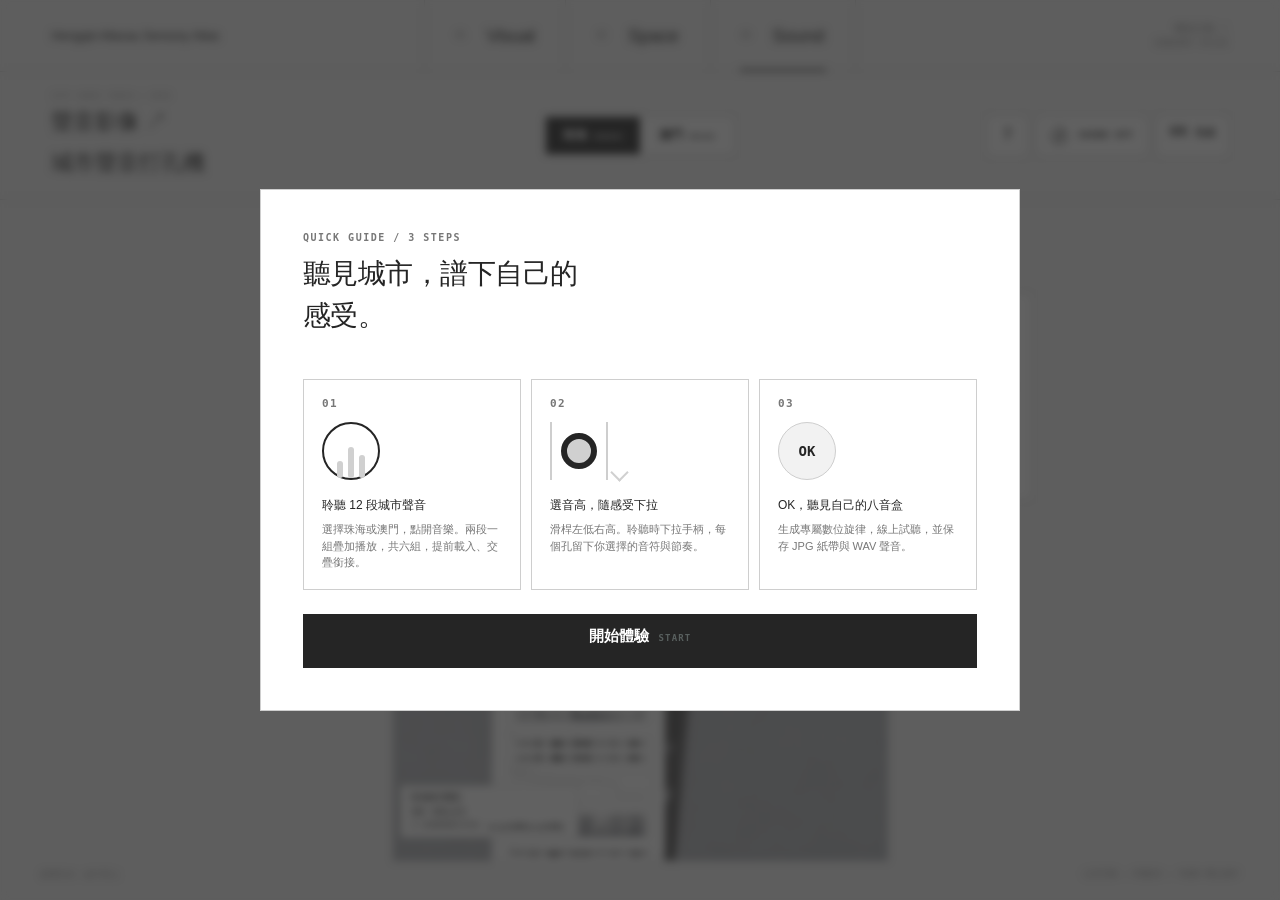
==== commit 56308c22: "Add files via upload" ====
--- a/sound/index.html
+++ b/sound/index.html
@@ -12,11 +12,12 @@
     <title>城市聲音打孔機｜珠海 × 澳門</title>
     <link rel="stylesheet" href="styles.css?v=9" />
   <link rel="stylesheet" href="../shared/ui.css"><link rel="icon" href="../favicon.svg"></head>
-  <body class="atlas-sound"><header class="portal-header"><a class="portal-home" href="../">感官地圖<small>HENGQIN — MACAU</small></a><nav class="portal-nav" aria-label="項目導覽"><a href="../visual/"><small>01</small>Visual</a><a href="../space/"><small>02</small>Space</a><a href="../sound/" aria-current="page"><small>03</small>Sound</a></nav><div class="portal-meta"><a href="../#project-intro">關於計劃 ↗</a><span>SENSORY ATLAS</span></div></header><nav class="portal-subnav" aria-label="聲音項目"><a href="https://b23.tv/s1Hm2o0" target="_blank" rel="noopener noreferrer">01 / 聲音影像 ↗</a><a href="./" aria-current="page">02 / 城市聲音打孔機</a></nav>
+  <body class="atlas-sound"><header class="portal-header"><a class="portal-home" href="../">Hengqin-Macau Sensory Atlas</a><nav class="portal-nav" aria-label="項目導覽"><a href="../visual/"><small>01</small>Visual</a><a href="../space/"><small>02</small>Space</a><a href="../sound/" aria-current="page"><small>03</small>Sound</a></nav><div class="portal-meta"><a href="../#project-intro">關於計劃 ↗</a><span>SENSORY ATLAS</span></div></header>
     <main class="experience" data-city="zhuhai">
       <header class="topbar" aria-label="作品控制列">
         <div class="identity">
           <p class="eyebrow">CITY SONIC PUNCH / 2026</p>
+          <a class="sound-film-title" href="https://b23.tv/s1Hm2o0" target="_blank" rel="noopener noreferrer">聲音影像 ↗</a>
           <h1>城市聲音打孔機</h1>
         </div>
 
--- a/shared/ui.css
+++ b/shared/ui.css
@@ -9,3 +9,13 @@
 /* Sound: positioning and custom properties for the punch mechanics are preserved. */
 body.atlas-sound{--stage:var(--atlas-bg);--ink:var(--atlas-ink);--muted:var(--atlas-muted);--green:#414141;--green-dark:#303030;--pink:#d0d0d0;--paper:var(--atlas-paper);font-family:var(--atlas-font)}.atlas-sound .experience{height:100svh;min-height:650px;padding-top:110px;grid-template-rows:90px minmax(0,1fr)38px;background:var(--atlas-bg)}.atlas-sound .experience:before{display:none}.atlas-sound .topbar{min-height:0;padding:12px 4vw;gap:18px;border-bottom:1px solid var(--atlas-line)}.atlas-sound .identity h1{font-weight:450;font-size:22px;letter-spacing:0}.atlas-sound .identity .eyebrow{font-size:7px;letter-spacing:1px}.atlas-sound .city-switch{padding:0;border-radius:0;border:1px solid var(--atlas-line);box-shadow:none;background:var(--atlas-paper);backdrop-filter:none}.atlas-sound .city-button{border-radius:0;font-weight:400;padding:10px 16px}.atlas-sound .city-button.is-active{background:var(--atlas-ink);color:var(--atlas-paper);box-shadow:none}.atlas-sound .city-button span{font-size:12px}.atlas-sound .city-button small{font-size:7px}.atlas-sound .guide-button,.atlas-sound .sound-button,.atlas-sound .end-button{border:1px solid var(--atlas-line);background:var(--atlas-paper);color:var(--atlas-ink);border-radius:0;box-shadow:none}.atlas-sound .end-button:hover,.atlas-sound .end-button.is-ready{background:var(--atlas-ink);color:var(--atlas-paper);transform:none}.atlas-sound .end-button span{font-size:14px}.atlas-sound .machine-stage{height:min(calc(100svh - 240px),900px);filter:none}.atlas-sound .response-controls,.atlas-sound .status-panel{background:var(--atlas-paper);border:1px solid var(--atlas-line);border-radius:0;box-shadow:none;backdrop-filter:none}.atlas-sound .response-controls{border-color:var(--atlas-line)}.atlas-sound .status-panel{border-left:1px solid var(--atlas-line)!important}.atlas-sound .status-copy strong{font-weight:450}.atlas-sound .tutorial-overlay,.atlas-sound .archive-overlay{background:#252525b8;backdrop-filter:blur(4px)}.atlas-sound .tutorial-card,.atlas-sound .archive-card{background:var(--atlas-paper);color:var(--atlas-ink);border:1px solid var(--atlas-line);border-radius:0;box-shadow:none}.atlas-sound .tutorial-card:before{display:none}.atlas-sound .tutorial-header h2{font-weight:450;line-height:1.5;font-size:28px}.atlas-sound .tutorial-header p,.atlas-sound .tutorial-steps small,.atlas-sound .tutorial-number{color:var(--atlas-muted)}.atlas-sound .tutorial-steps li{border:1px solid var(--atlas-line);border-radius:0;background:transparent}.atlas-sound .tutorial-steps strong{color:var(--atlas-ink);font-weight:500;font-size:12px}.atlas-sound .tutorial-start{background:var(--atlas-ink);color:var(--atlas-paper);border-radius:0;box-shadow:none}.atlas-sound .tutorial-sound{border-color:var(--atlas-ink)}.atlas-sound .tutorial-pull{border-color:var(--atlas-line)}.atlas-sound .tutorial-pull:before{border-color:var(--atlas-ink)}.atlas-sound .tutorial-ok{background:var(--atlas-bg);border:1px solid var(--atlas-line);box-shadow:none;color:var(--atlas-ink)}.atlas-sound .archive-header h2,.atlas-sound .melody-intro h3{font-weight:450}.atlas-sound .melody-panel,.atlas-sound .melody-actions button,.atlas-sound .archive-actions button,.atlas-sound .archive-download,.atlas-sound .archive-close{border-radius:0;box-shadow:none}.atlas-sound .melody-panel{background:var(--atlas-bg);border-color:var(--atlas-line)}.atlas-sound .melody-actions .melody-primary,.atlas-sound .archive-download{background:var(--atlas-ink);color:var(--atlas-paper)}.atlas-sound .archive-summary,.atlas-sound .melody-intro p{color:var(--atlas-muted)}.atlas-sound .footer-note{font-size:8px;color:var(--atlas-muted)}
 @media(max-width:780px){.portal-header{height:98px;grid-template-columns:1fr auto;grid-template-rows:39px 59px;padding:0 20px;gap:0}.portal-home{font-size:11px;flex-direction:row;align-items:center;gap:12px;letter-spacing:1px}.portal-home small{font-size:5px;letter-spacing:.5px}.portal-meta{font-size:6px}.portal-meta span{display:none}.portal-nav{grid-row:2;grid-column:1/3;justify-content:stretch;border-top:1px solid var(--atlas-line)}.portal-nav a{flex:1;justify-content:space-between;padding:0 16px;font-size:18px;gap:10px}.portal-nav a small{font-size:6px}.portal-nav a[aria-current=page]:after{left:16px;right:16px}.portal-subnav{top:98px;height:34px;gap:24px;font-size:8px}body.atlas-visual{padding-top:98px}.atlas-visual .masthead{min-height:44px;padding:12px 0}.atlas-visual .masthead>a{font-size:9px}.atlas-visual .masthead nav{font-size:8px;gap:12px}.atlas-visual .intro{padding:35px 0}.atlas-visual .intro-grid{grid-template-columns:1fr;gap:25px}.atlas-visual h1{font-size:29px}.atlas-visual .intro-copy strong{font-size:14px}.atlas-visual .intro-copy p{font-size:10px}.atlas-visual h2{font-size:23px}.atlas-visual .section-head>p{font-size:10px}.atlas-space .toolbar{top:118px;left:20px;right:20px;justify-content:flex-end;gap:5px}.atlas-space .tool{padding:9px 10px;font-size:9px}.atlas-space .tool .sym{font-size:11px;margin-right:3px}.atlas-space .credit{display:none}.atlas-sound .experience{padding-top:132px;grid-template-rows:102px minmax(0,1fr)30px;min-height:700px}.atlas-sound .topbar{grid-template-columns:1fr auto;gap:6px;padding:8px 18px}.atlas-sound .identity h1{font-size:16px}.atlas-sound .identity .eyebrow{font-size:6px}.atlas-sound .city-switch{width:270px}.atlas-sound .city-button{padding:6px 14px}.atlas-sound .city-button span{font-size:10px}.atlas-sound .city-button small{font-size:6px}.atlas-sound .top-actions{gap:5px}.atlas-sound .guide-button,.atlas-sound .end-button{min-height:32px;height:32px;min-width:32px;width:32px}.atlas-sound .sound-button{padding:7px 9px;min-height:32px}.atlas-sound .machine-stage{height:auto;width:min(100vw,calc((100svh - 275px)*.75));max-height:100%;max-width:none}.atlas-sound .response-controls{padding:9px 8px}.atlas-sound .response-controls label{font-size:8px}.atlas-sound .response-kicker{font-size:5px}.atlas-sound .tutorial-header h2{font-size:24px}.atlas-sound .tutorial-card{max-height:95svh}.atlas-sound .tutorial-steps li{padding:11px}.atlas-sound .tutorial-steps small{font-size:9px}.atlas-sound .tutorial-steps strong{font-size:11px}}
+
+/* Shared English masthead and equal-level Sound project titles. */
+.portal-home{font:500 13px/1.35 var(--atlas-font);letter-spacing:-.25px;max-width:260px;width:auto}
+.atlas-sound .experience{padding-top:72px;grid-template-rows:128px minmax(0,1fr)38px}
+.atlas-sound .identity .sound-film-title,.atlas-sound .identity h1{display:block;font:450 22px/1.5 var(--atlas-font);letter-spacing:0;margin:0;text-decoration:none}
+.atlas-sound .identity .sound-film-title{width:max-content;margin-bottom:8px}
+.atlas-sound .sound-film-title:hover{text-decoration:underline;text-underline-offset:5px}
+html.atlas-fusion,body.atlas-fusion{background:linear-gradient(180deg,#64b5f5 0%,#c6e8ff 55%,#ffffff 100%)!important}
+@media(max-width:1100px) and (min-width:781px){.portal-header{gap:12px;padding:0 3vw}.portal-nav a{padding:0 20px;gap:15px}.portal-home{max-width:220px;font-size:12px}}
+@media(max-width:780px){.portal-header{grid-template-rows:45px 53px}.portal-home{font-size:10px;letter-spacing:-.2px;max-width:245px}.portal-meta{max-width:70px}.atlas-sound .experience{padding-top:98px;grid-template-rows:132px minmax(0,1fr)30px}.atlas-sound .identity .sound-film-title,.atlas-sound .identity h1{font-size:16px;line-height:1.5}.atlas-sound .identity .sound-film-title{margin-bottom:5px}.atlas-sound .machine-stage{width:min(100vw,calc((100svh - 275px)*.75))}}
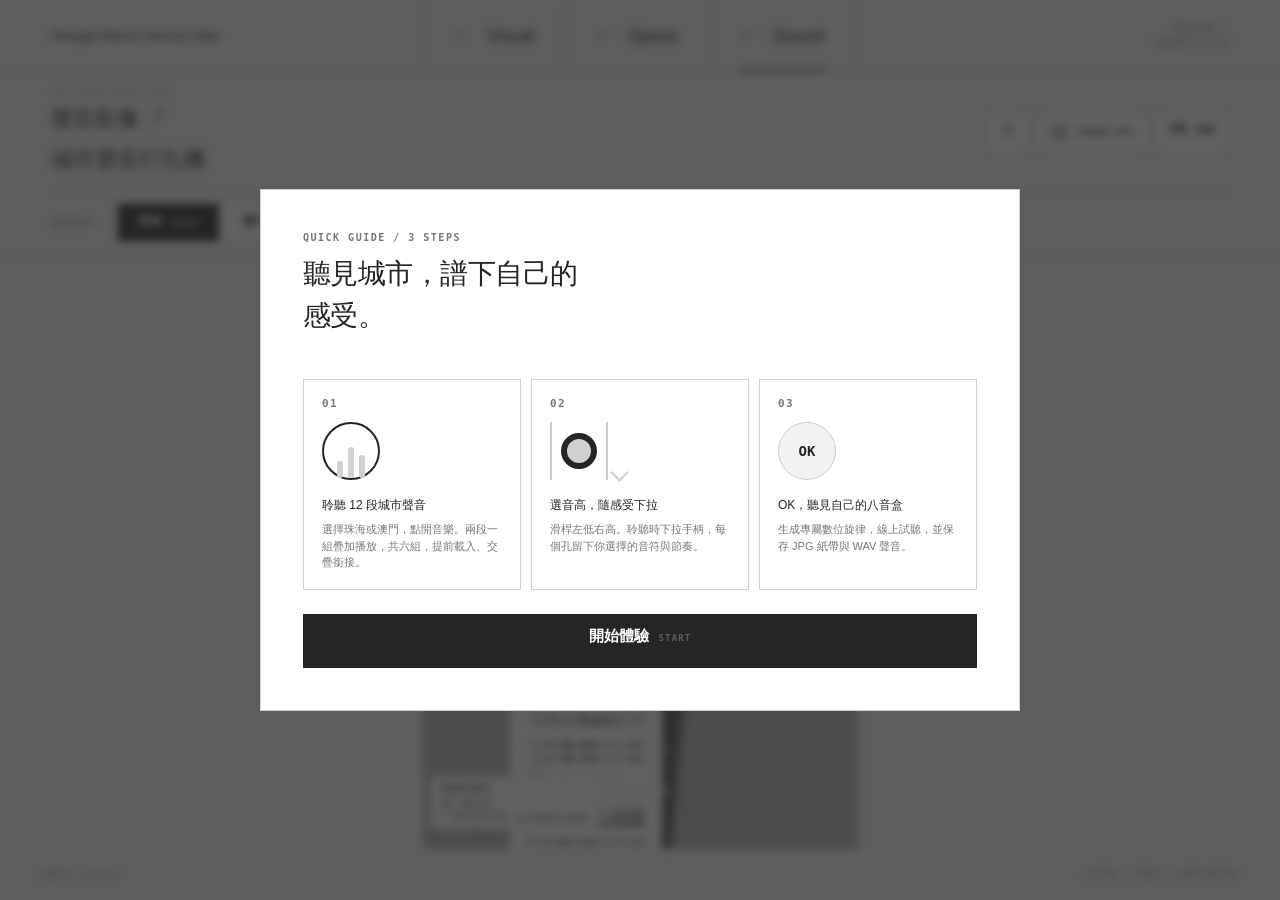
==== commit 7f44fd4d: "Add files via upload" ====
--- a/sound/index.html
+++ b/sound/index.html
@@ -11,7 +11,7 @@
     />
     <title>城市聲音打孔機｜珠海 × 澳門</title>
     <link rel="stylesheet" href="styles.css?v=9" />
-  <link rel="stylesheet" href="../shared/ui.css"><link rel="icon" href="../favicon.svg"></head>
+  <link rel="stylesheet" href="../shared/ui.css"><link rel="icon" href="../favicon.svg"><link rel="stylesheet" href="./layout.css?v=20261028-cityrow"></head>
   <body class="atlas-sound"><header class="portal-header"><a class="portal-home" href="../">Hengqin-Macau Sensory Atlas</a><nav class="portal-nav" aria-label="項目導覽"><a href="../visual/"><small>01</small>Visual</a><a href="../space/"><small>02</small>Space</a><a href="../sound/" aria-current="page"><small>03</small>Sound</a></nav><div class="portal-meta"><a href="../#project-intro">關於計劃 ↗</a><span>SENSORY ATLAS</span></div></header>
     <main class="experience" data-city="zhuhai">
       <header class="topbar" aria-label="作品控制列">
@@ -21,6 +21,19 @@
           <h1>城市聲音打孔機</h1>
         </div>
 
+
+
+        <div class="top-actions">
+          <button class="guide-button" id="guide-button" type="button" aria-label="查看新手指南">?</button>
+          <button class="sound-button" type="button" aria-pressed="false" aria-label="開啟或關閉城市聲音">
+            <span class="sound-icon" aria-hidden="true"></span>
+            <span class="sound-copy">SOUND OFF</span>
+          </button>
+          <button class="end-button" id="end-button" type="button" aria-label="完成並生成專屬聲音檔案">
+            <span>OK</span><small>完成</small>
+          </button>
+        </div>
+        <div class="city-controls"><span class="city-controls-label">選擇城市</span>
         <div class="city-switch" role="tablist" aria-label="選擇城市聲音">
           <button
             class="city-button is-active"
@@ -45,16 +58,6 @@
             <span>澳門</span><small>MACAU</small>
           </button>
         </div>
-
-        <div class="top-actions">
-          <button class="guide-button" id="guide-button" type="button" aria-label="查看新手指南">?</button>
-          <button class="sound-button" type="button" aria-pressed="false" aria-label="開啟或關閉城市聲音">
-            <span class="sound-icon" aria-hidden="true"></span>
-            <span class="sound-copy">SOUND OFF</span>
-          </button>
-          <button class="end-button" id="end-button" type="button" aria-label="完成並生成專屬聲音檔案">
-            <span>OK</span><small>完成</small>
-          </button>
         </div>
       </header>
 
--- a/sound/layout.css
+++ b/sound/layout.css
@@ -0,0 +1,19 @@
+/* City selection is a subordinate row of the punch-machine project. */
+.atlas-sound .experience{grid-template-rows:184px minmax(0,1fr)38px}
+.atlas-sound .topbar{grid-template-columns:minmax(0,1fr) auto;grid-template-rows:auto auto;gap:14px 24px;padding:18px 4vw 14px;align-content:center}
+.atlas-sound .identity{grid-column:1;grid-row:1}
+.atlas-sound .top-actions{grid-column:2;grid-row:1;justify-self:end}
+.atlas-sound .city-controls{grid-column:1/-1;grid-row:2;display:flex;align-items:center;gap:22px;border-top:1px solid var(--atlas-line);padding-top:12px}
+.atlas-sound .city-controls-label{font:400 10px/1.5 var(--atlas-font);letter-spacing:1px;color:var(--atlas-muted)}
+.atlas-sound .city-switch{width:max-content;justify-self:start;grid-column:auto;grid-row:auto;margin:0}
+.atlas-sound .city-button{padding:9px 20px}
+.atlas-sound .machine-stage{height:min(calc(100svh - 320px),900px)}
+@media(max-width:780px){
+ .atlas-sound .experience{grid-template-rows:164px minmax(0,1fr)30px}
+ .atlas-sound .topbar{grid-template-columns:minmax(0,1fr) auto;grid-template-rows:auto auto;padding:10px 18px 12px;gap:10px 8px}
+ .atlas-sound .city-controls{gap:14px;padding-top:10px}
+ .atlas-sound .city-controls-label{font-size:8px;white-space:nowrap}
+ .atlas-sound .city-switch{width:auto;flex:1;max-width:280px;grid-template-columns:repeat(2,minmax(0,1fr))}
+ .atlas-sound .city-button{padding:8px 10px}
+ .atlas-sound .machine-stage{height:auto;width:min(100vw,calc((100svh - 305px)*.75))}
+}
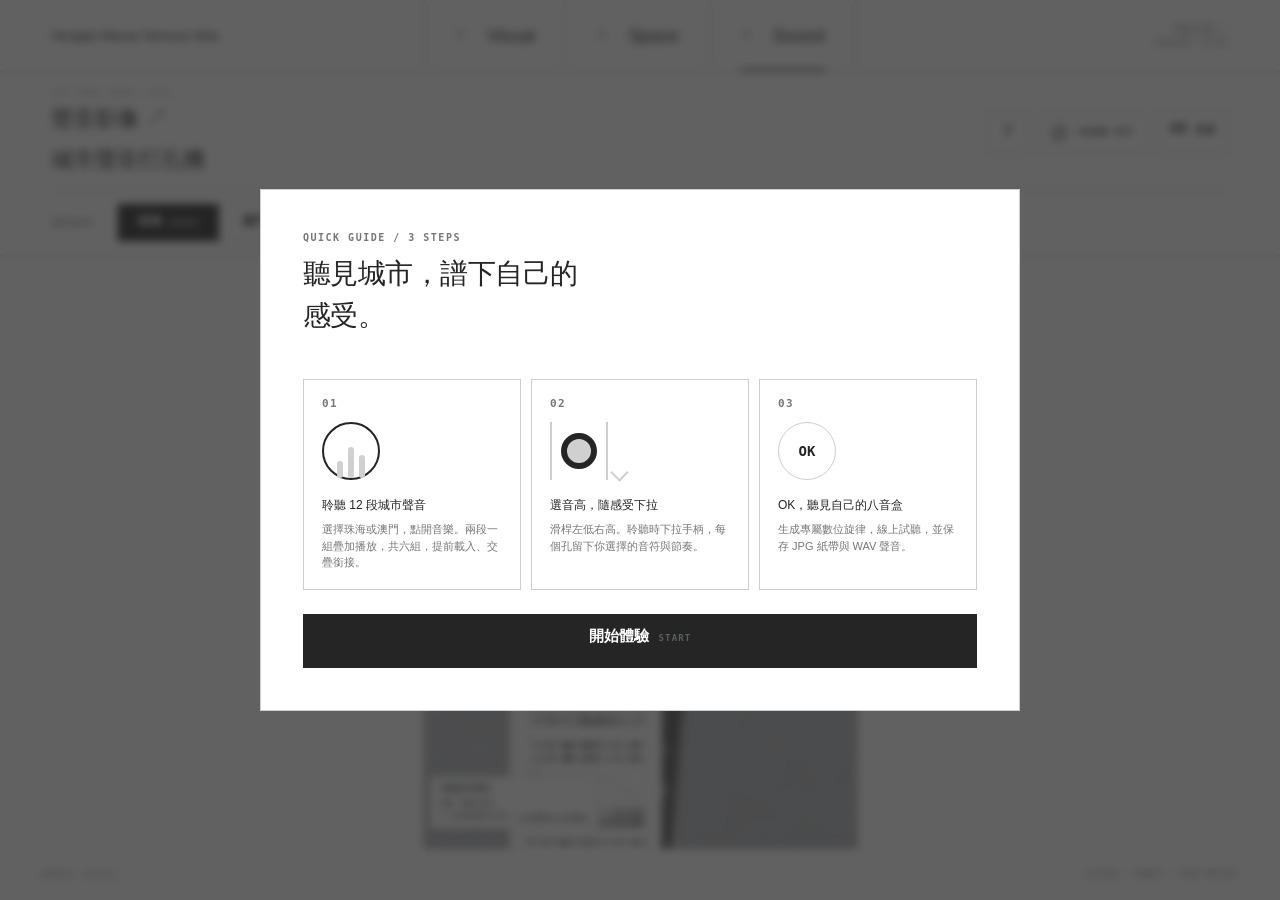
==== commit 64131722: "Add files via upload" ====
--- a/sound/index.html
+++ b/sound/index.html
@@ -3,7 +3,7 @@
   <head>
     <meta charset="utf-8" />
     <meta name="viewport" content="width=device-width, initial-scale=1, viewport-fit=cover" />
-    <meta name="theme-color" content="#f2f2f2" />
+    <meta name="theme-color" content="#ffffff" />
     
     <meta
       name="description"
@@ -11,7 +11,7 @@
     />
     <title>城市聲音打孔機｜珠海 × 澳門</title>
     <link rel="stylesheet" href="styles.css?v=9" />
-  <link rel="stylesheet" href="../shared/ui.css"><link rel="icon" href="../favicon.svg"><link rel="stylesheet" href="./layout.css?v=20261028-cityrow"></head>
+  <link rel="stylesheet" href="../shared/ui.css?v=20261028-white"><link rel="icon" href="../favicon.svg"><link rel="stylesheet" href="./layout.css?v=20261028-cityrow"></head>
   <body class="atlas-sound"><header class="portal-header"><a class="portal-home" href="../">Hengqin-Macau Sensory Atlas</a><nav class="portal-nav" aria-label="項目導覽"><a href="../visual/"><small>01</small>Visual</a><a href="../space/"><small>02</small>Space</a><a href="../sound/" aria-current="page"><small>03</small>Sound</a></nav><div class="portal-meta"><a href="../#project-intro">關於計劃 ↗</a><span>SENSORY ATLAS</span></div></header>
     <main class="experience" data-city="zhuhai">
       <header class="topbar" aria-label="作品控制列">
--- a/shared/ui.css
+++ b/shared/ui.css
@@ -1,4 +1,4 @@
-:root{--atlas-bg:#f2f2f2;--atlas-paper:#ffffff;--atlas-ink:#252525;--atlas-muted:#777777;--atlas-line:#cecece;--atlas-strong:#363636;--atlas-font:"Noto Sans TC","PingFang TC","Microsoft JhengHei",Arial,sans-serif;--atlas-mono:ui-monospace,SFMono-Regular,Menlo,monospace}
+:root{--atlas-bg:#ffffff;--atlas-paper:#ffffff;--atlas-ink:#252525;--atlas-muted:#777777;--atlas-line:#cecece;--atlas-strong:#363636;--atlas-font:"Noto Sans TC","PingFang TC","Microsoft JhengHei",Arial,sans-serif;--atlas-mono:ui-monospace,SFMono-Regular,Menlo,monospace}
 html,body{font-family:var(--atlas-font);background-color:var(--atlas-bg);color:var(--atlas-ink)}button,input,select,textarea{font-family:inherit}a{color:inherit}button,a,input{ -webkit-tap-highlight-color:transparent}button:focus-visible,a:focus-visible,input:focus-visible{outline:1px solid var(--atlas-ink);outline-offset:5px}
 .portal-header{position:fixed;z-index:80;top:0;left:0;right:0;height:72px;display:grid;grid-template-columns:1fr auto 1fr;align-items:center;gap:20px;padding:0 4vw;border-bottom:1px solid var(--atlas-line);background:var(--atlas-bg);color:var(--atlas-ink);box-sizing:border-box;isolation:isolate;font-family:var(--atlas-font)}.portal-home{display:flex;flex-direction:column;text-decoration:none!important;font-size:14px;letter-spacing:2px;line-height:1.6;width:max-content;font-weight:500}.portal-home small{font:7px var(--atlas-mono);letter-spacing:1px;color:var(--atlas-muted)}.portal-nav{display:flex;align-items:center;height:100%}.portal-nav a{display:flex;align-items:center;gap:22px;height:100%;padding:0 31px;color:var(--atlas-ink);text-decoration:none!important;border-left:1px solid var(--atlas-line);font:400 19px Arial,sans-serif;letter-spacing:-.6px;position:relative}.portal-nav a:last-child{border-right:1px solid var(--atlas-line)}.portal-nav a small{font:8px var(--atlas-mono);color:var(--atlas-muted);align-self:center}.portal-nav a[aria-current=page]:after{content:"";position:absolute;bottom:0;left:29px;right:29px;height:2px;background:var(--atlas-ink)}.portal-nav a:hover{background:#e8e8e8}.portal-meta{justify-self:end;font:8px var(--atlas-mono);letter-spacing:.9px;text-align:right;color:var(--atlas-muted);line-height:1.8}.portal-meta a{text-decoration:none;border-bottom:1px solid var(--atlas-line);font-family:var(--atlas-font);font-size:9px;letter-spacing:1px}.portal-meta span{display:block}.portal-subnav{position:fixed;top:72px;left:0;right:0;z-index:70;height:38px;background:var(--atlas-bg);border-bottom:1px solid var(--atlas-line);display:flex;align-items:center;justify-content:center;gap:32px;font:9px var(--atlas-font);letter-spacing:.6px}.portal-subnav a{text-decoration:none;color:var(--atlas-muted);padding:10px 0}.portal-subnav a[aria-current=page]{color:var(--atlas-ink);border-bottom:1px solid var(--atlas-ink)}
 /* Visual: interface only. The original experiment canvases and event handlers remain in place. */
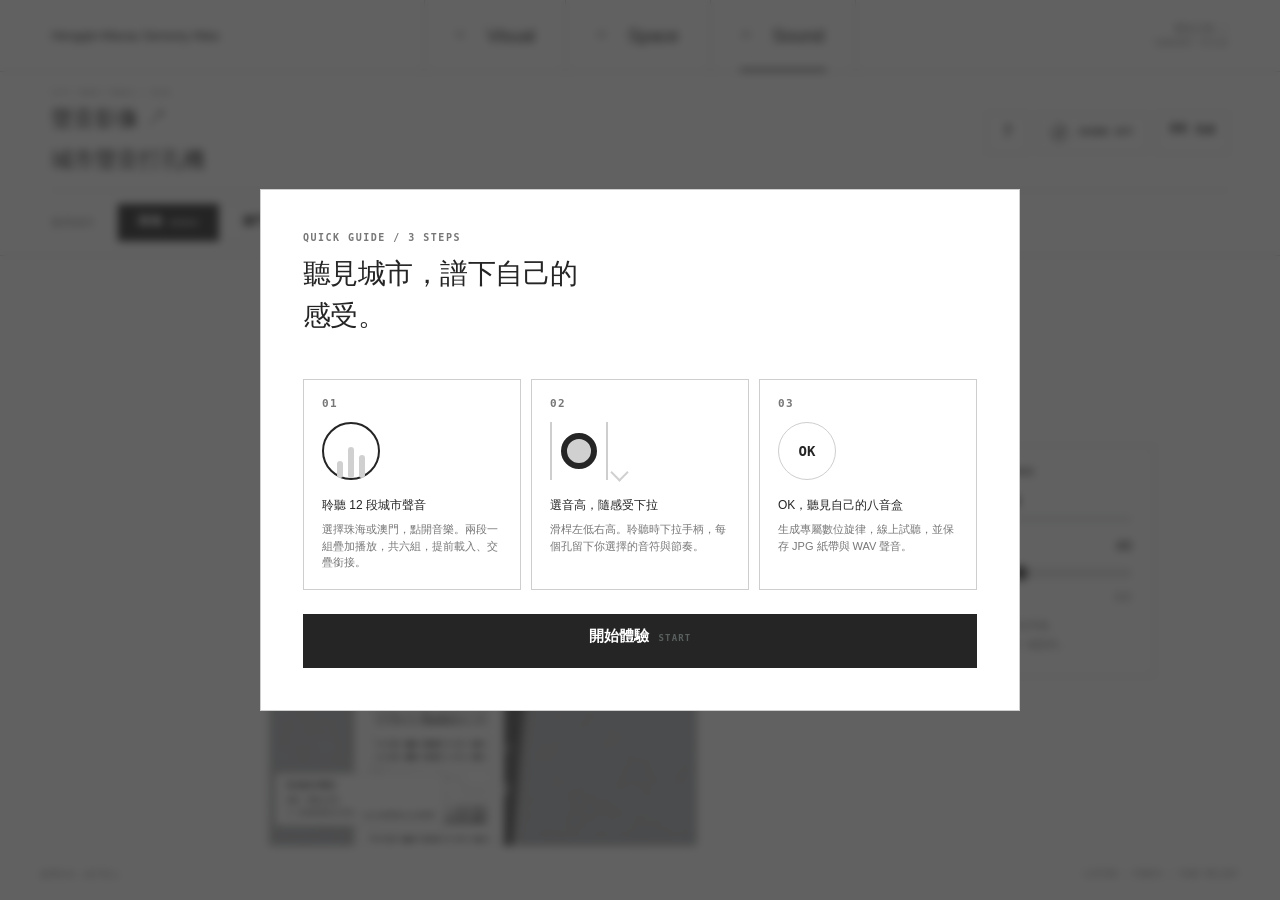
==== commit 14e5037e: "Add files via upload" ====
--- a/sound/index.html
+++ b/sound/index.html
@@ -11,7 +11,7 @@
     />
     <title>城市聲音打孔機｜珠海 × 澳門</title>
     <link rel="stylesheet" href="styles.css?v=9" />
-  <link rel="stylesheet" href="../shared/ui.css?v=20261028-white"><link rel="icon" href="../favicon.svg"><link rel="stylesheet" href="./layout.css?v=20261028-cityrow"></head>
+  <link rel="stylesheet" href="../shared/ui.css?v=20261028-white"><link rel="icon" href="../favicon.svg"><link rel="stylesheet" href="./layout.css?v=20261028-workbench"></head>
   <body class="atlas-sound"><header class="portal-header"><a class="portal-home" href="../">Hengqin-Macau Sensory Atlas</a><nav class="portal-nav" aria-label="項目導覽"><a href="../visual/"><small>01</small>Visual</a><a href="../space/"><small>02</small>Space</a><a href="../sound/" aria-current="page"><small>03</small>Sound</a></nav><div class="portal-meta"><a href="../#project-intro">關於計劃 ↗</a><span>SENSORY ATLAS</span></div></header>
     <main class="experience" data-city="zhuhai">
       <header class="topbar" aria-label="作品控制列">
@@ -117,7 +117,15 @@
             <div class="audio-bars" id="audio-bars" aria-hidden="true"></div>
           </div>
 
-          <section class="response-controls" aria-label="聲音旅程與音高選擇">
+
+
+          <div class="drag-instruction" aria-hidden="true">
+            <span>TOUCH + PULL DOWN</span>
+            <i></i>
+            <em>向下拉動 · 重複打孔</em>
+          </div>
+        </div>
+        <section class="response-controls" aria-label="聲音旅程與音高選擇">
             <p class="response-kicker">YOUR SONIC RESPONSE</p>
             <label class="listen-label" for="listen-progress">12 段城市聲音旅程</label>
             <progress id="listen-progress" max="1" value="0">0%</progress>
@@ -129,13 +137,6 @@
             <div class="pitch-extents" aria-hidden="true"><span>低音</span><span>高音</span></div>
             <p class="response-hint">隨感受選音高，再下拉手柄。<br />每一個孔，都是你的一個音符。</p>
           </section>
-
-          <div class="drag-instruction" aria-hidden="true">
-            <span>TOUCH + PULL DOWN</span>
-            <i></i>
-            <em>向下拉動 · 重複打孔</em>
-          </div>
-        </div>
       </section>
 
       <footer class="footer-note">
--- a/sound/layout.css
+++ b/sound/layout.css
@@ -17,3 +17,28 @@
  .atlas-sound .city-button{padding:8px 10px}
  .atlas-sound .machine-stage{height:auto;width:min(100vw,calc((100svh - 305px)*.75))}
 }
+
+/* The note controls occupy their own grid cell, never the machine's coordinate space. */
+.atlas-sound .workbench{display:grid;grid-template-columns:minmax(0,1fr) 250px;align-items:center;justify-items:center;gap:65px;width:min(1120px,100%);margin:0 auto;padding:20px 45px;overflow:visible}
+.atlas-sound .machine-stage{height:min(calc(100svh - 330px),850px);max-width:100%;justify-self:center}
+.atlas-sound .response-controls{position:static;inset:auto;transform:none;width:250px;max-width:100%;padding:22px;align-self:center;justify-self:end;user-select:text;z-index:auto}
+.atlas-sound .response-hint{display:block;font-size:10px;line-height:1.9;margin-bottom:0}
+.atlas-sound .response-kicker{font-size:8px}
+.atlas-sound .listen-label,.atlas-sound .pitch-heading label{font-size:11px}
+@media(max-width:1000px){
+ body.atlas-sound{height:auto;overflow-y:auto;overflow-x:hidden}
+ .atlas-sound .experience{height:auto;min-height:100svh;grid-template-rows:184px auto 38px}
+ .atlas-sound .workbench{grid-template-columns:minmax(0,1fr);gap:24px;padding:24px 24px 35px;width:100%;overflow:hidden}
+ .atlas-sound .machine-stage{height:auto;width:min(510px,calc(100vw - 65px));max-width:none;aspect-ratio:1086 / 1448}
+ .atlas-sound .response-controls{width:min(510px,100%);justify-self:center;align-self:start;padding:20px}
+ .atlas-sound .response-hint{display:block}.atlas-sound .footer-note{min-height:35px}
+}
+@media(max-width:780px){
+ .atlas-sound .experience{grid-template-rows:164px auto 30px}
+ .atlas-sound .workbench{padding:20px 20px 30px;gap:22px}
+ .atlas-sound .machine-stage{width:min(470px,calc(100vw - 50px));height:auto}
+ .atlas-sound .response-controls{width:100%;max-width:470px;padding:20px}
+ .atlas-sound .response-kicker{font-size:8px;margin-bottom:14px}
+ .atlas-sound .listen-label,.atlas-sound .pitch-heading label{font-size:12px}
+ .atlas-sound #pitch-note{font-size:14px}.atlas-sound #pitch-slider{min-height:32px}
+}
